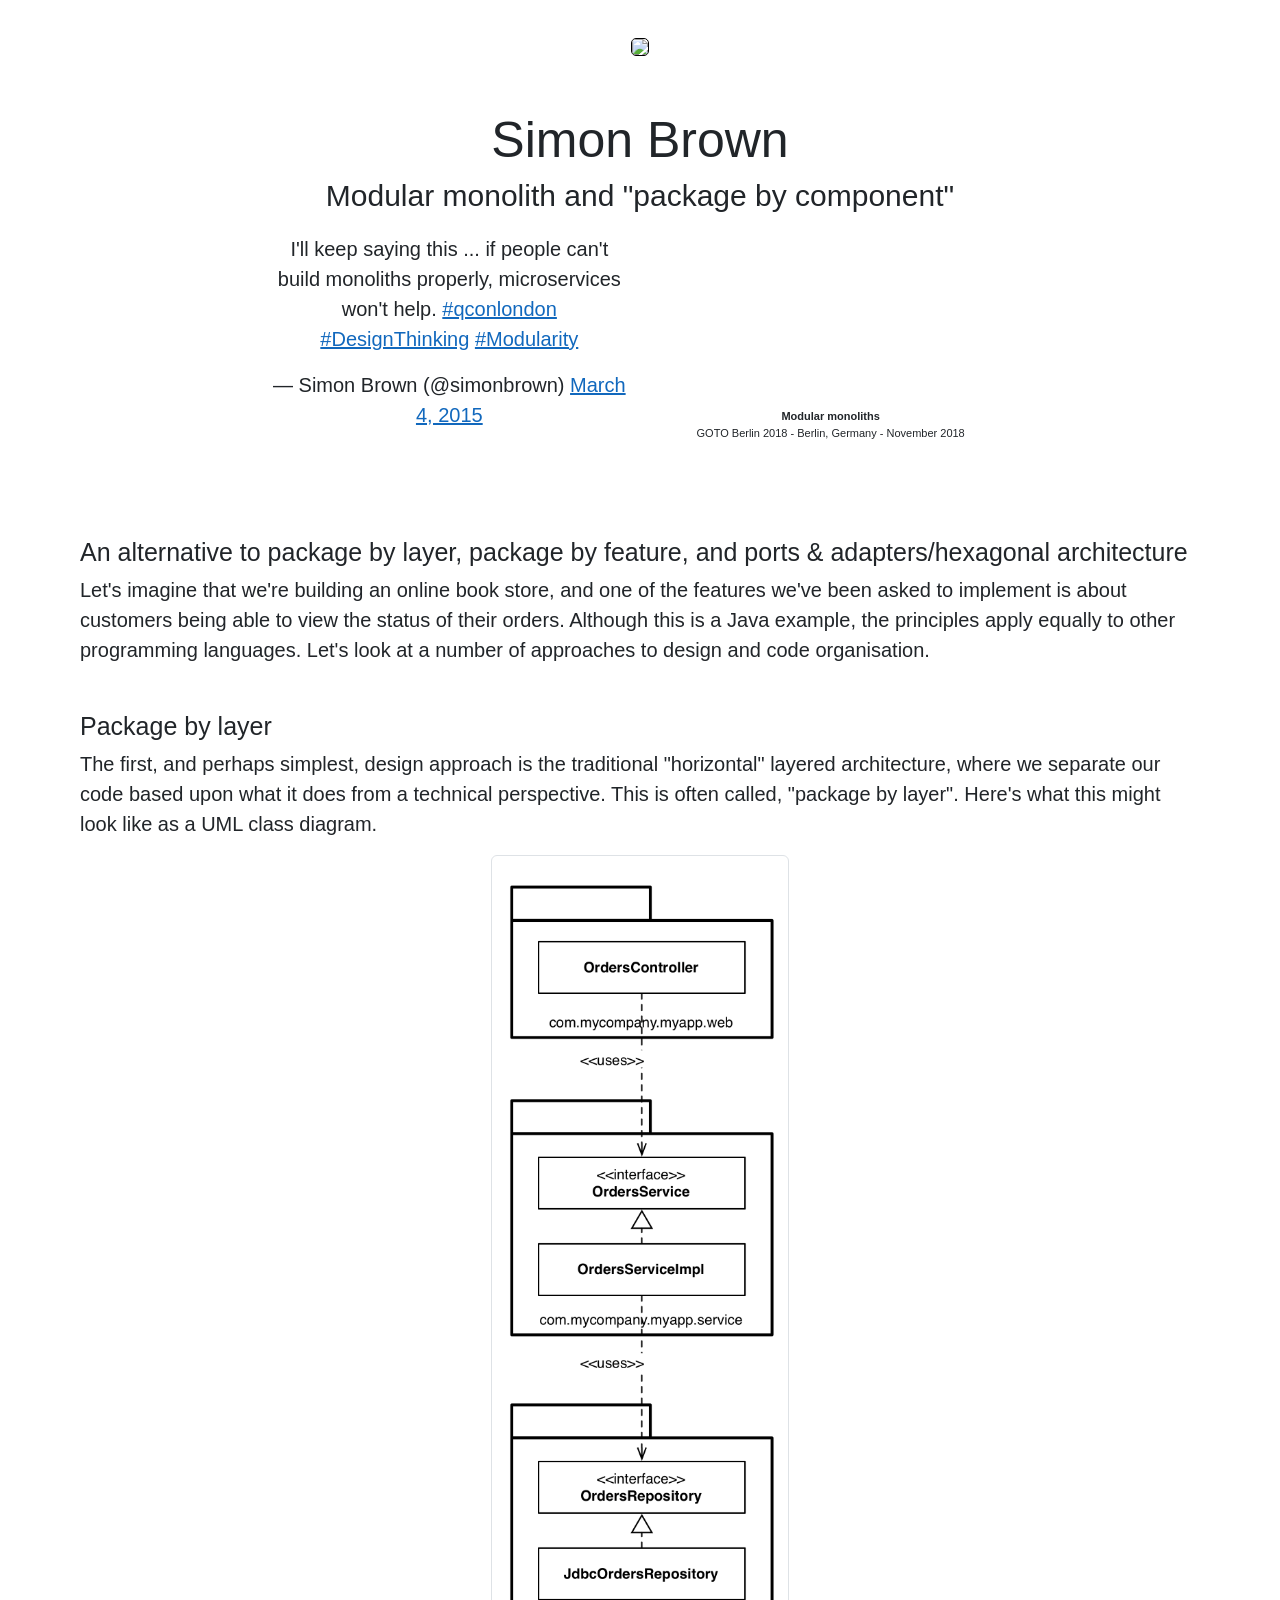
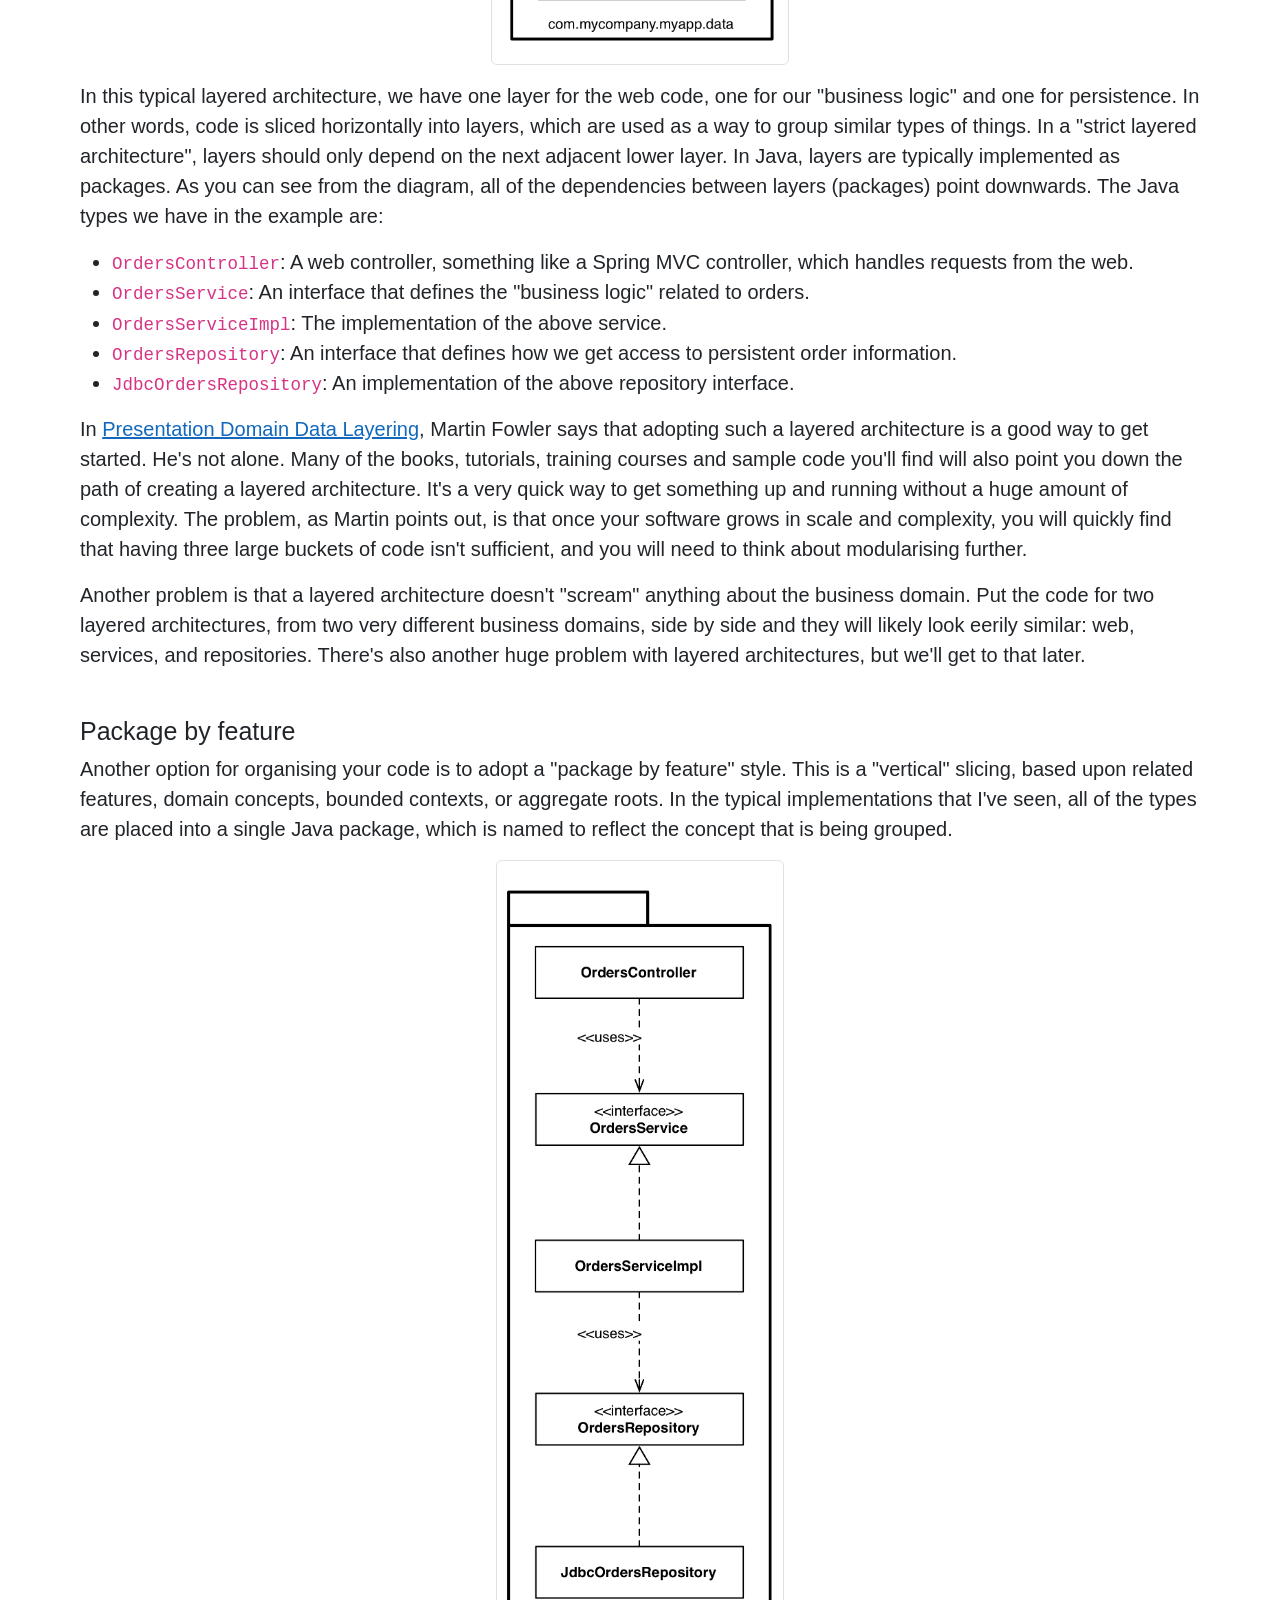
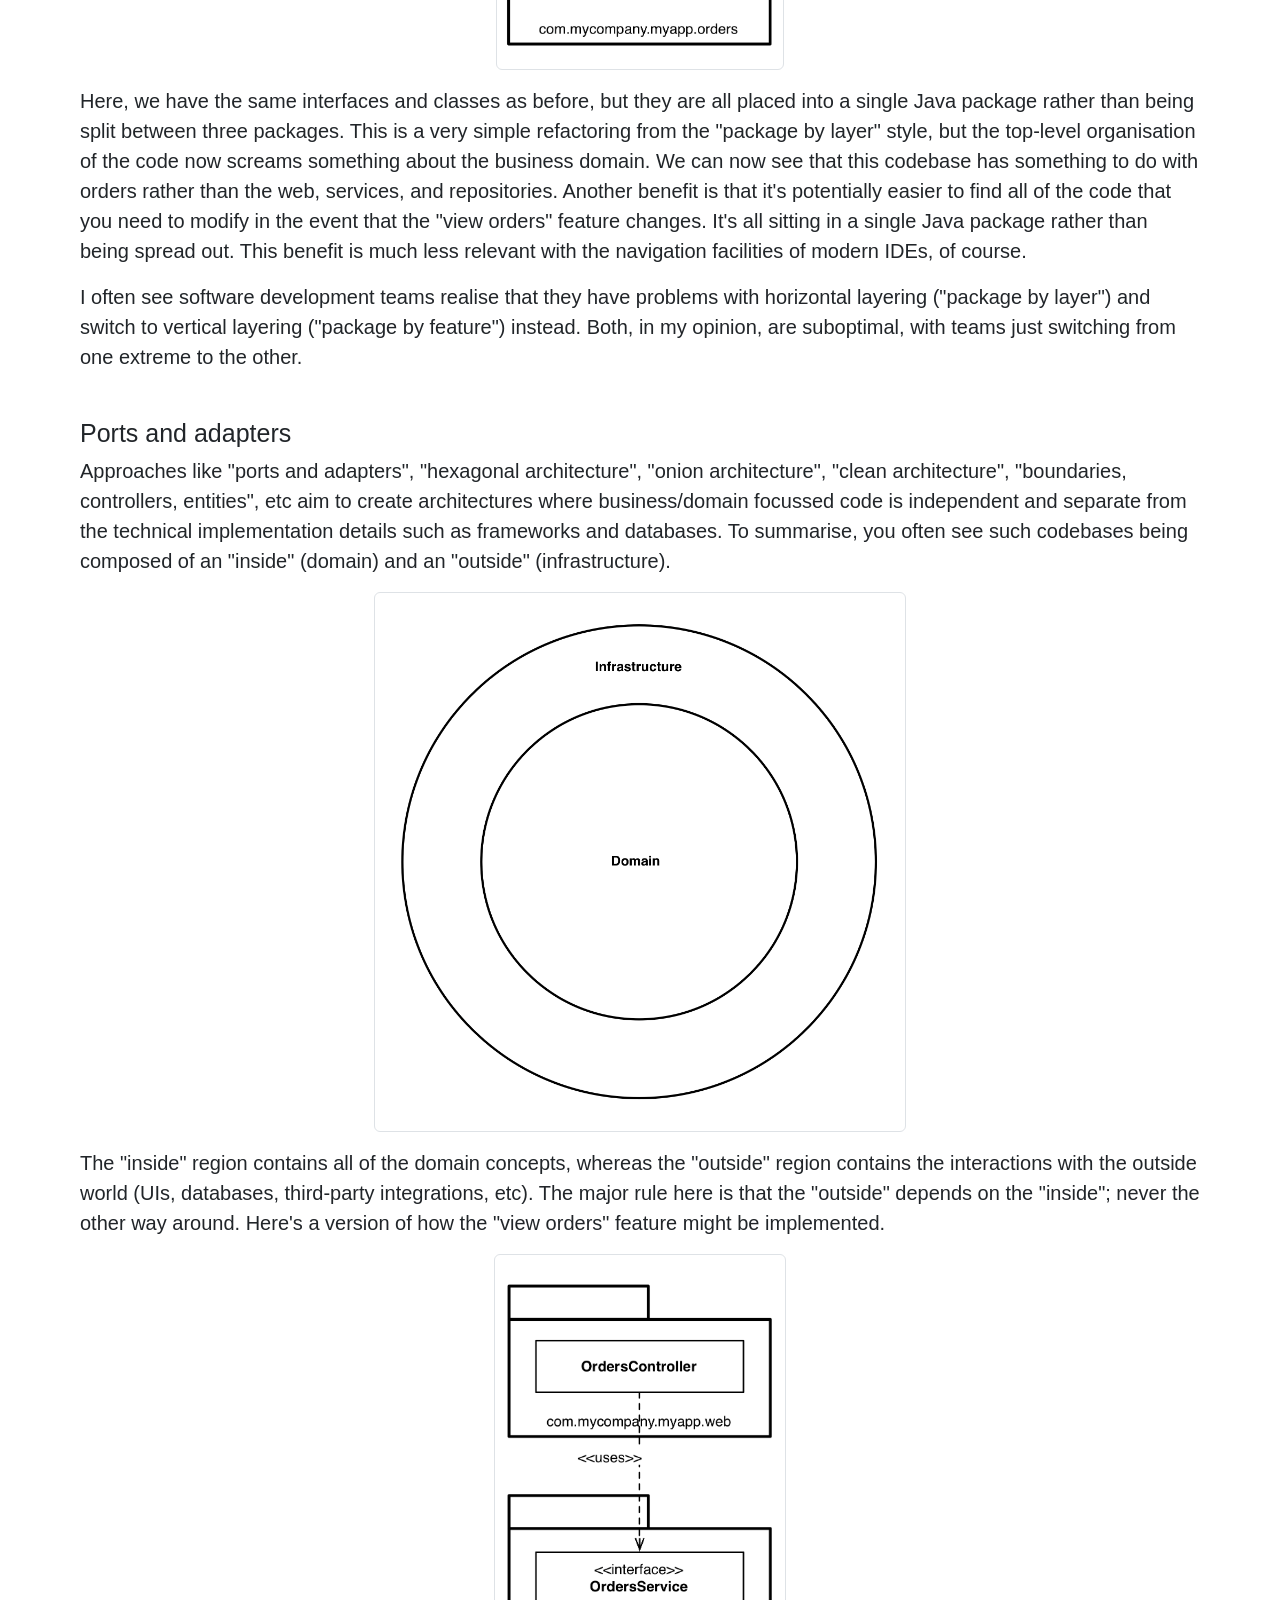
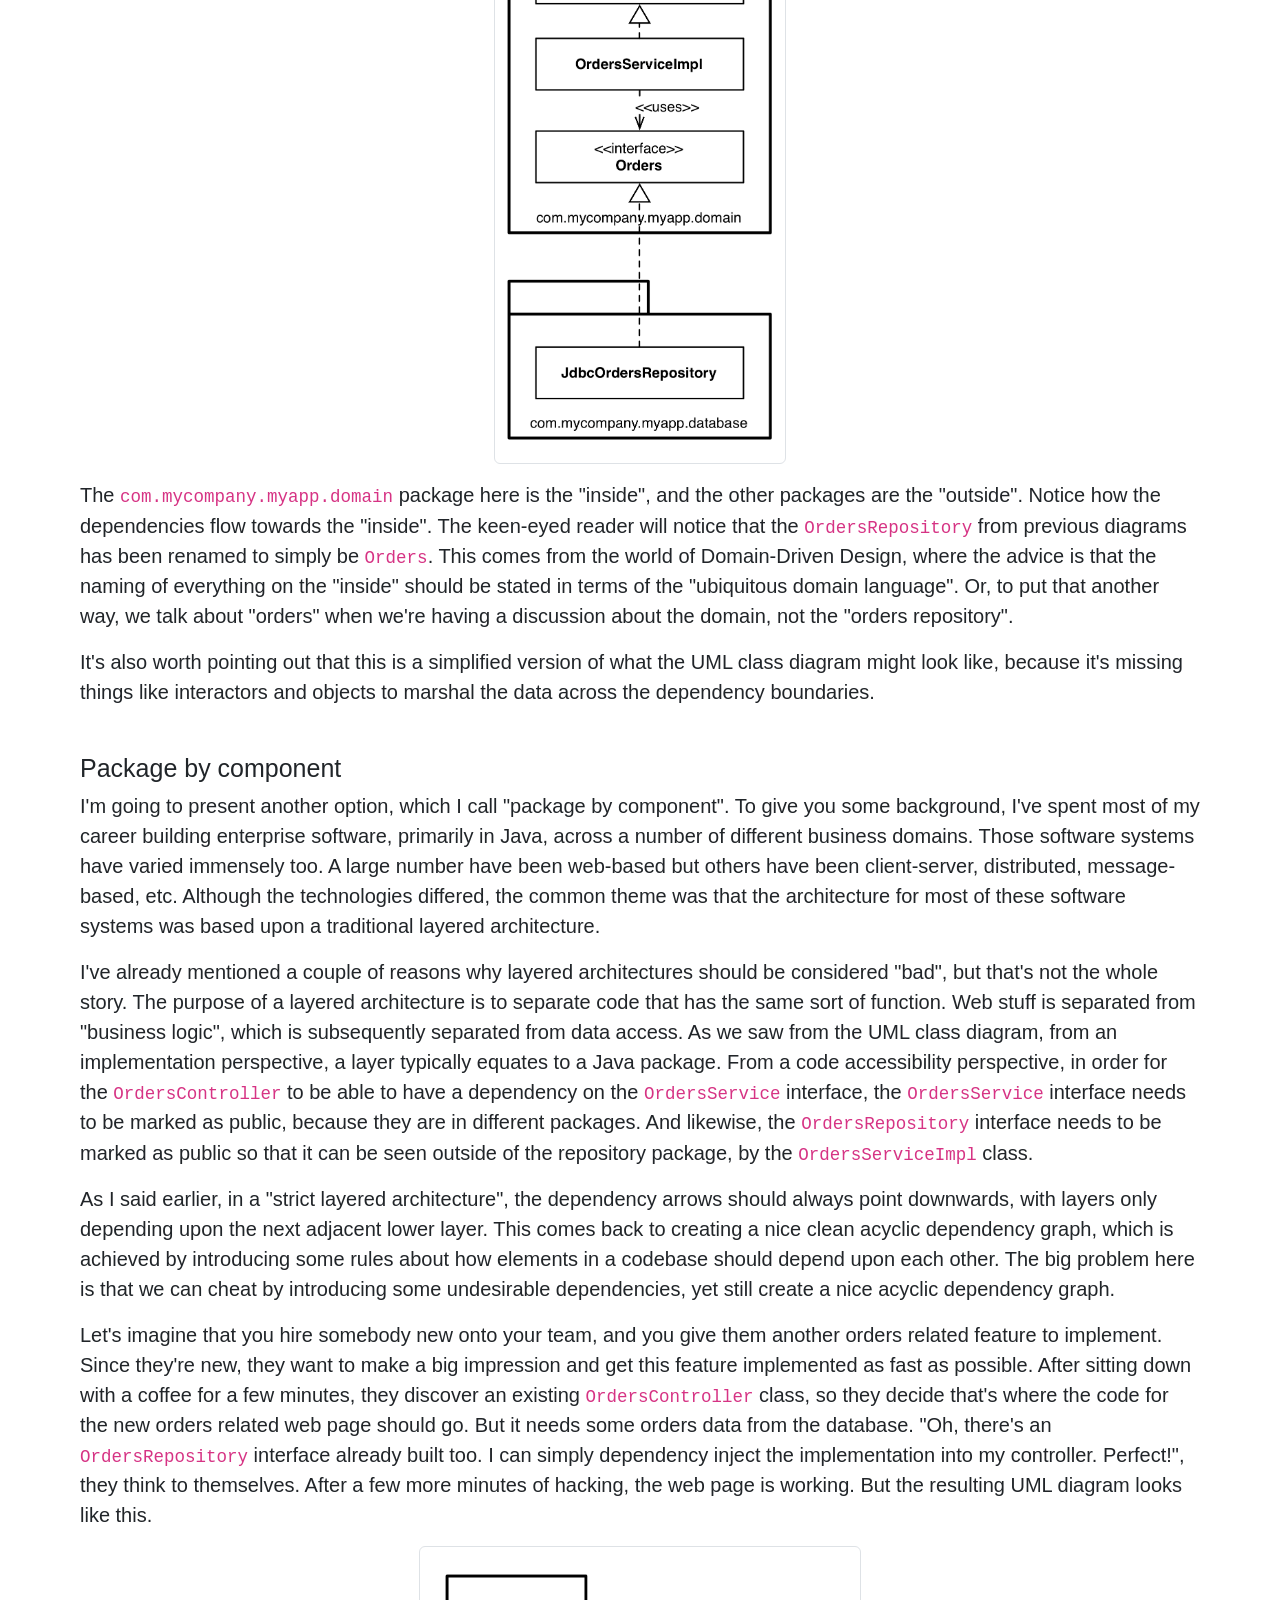
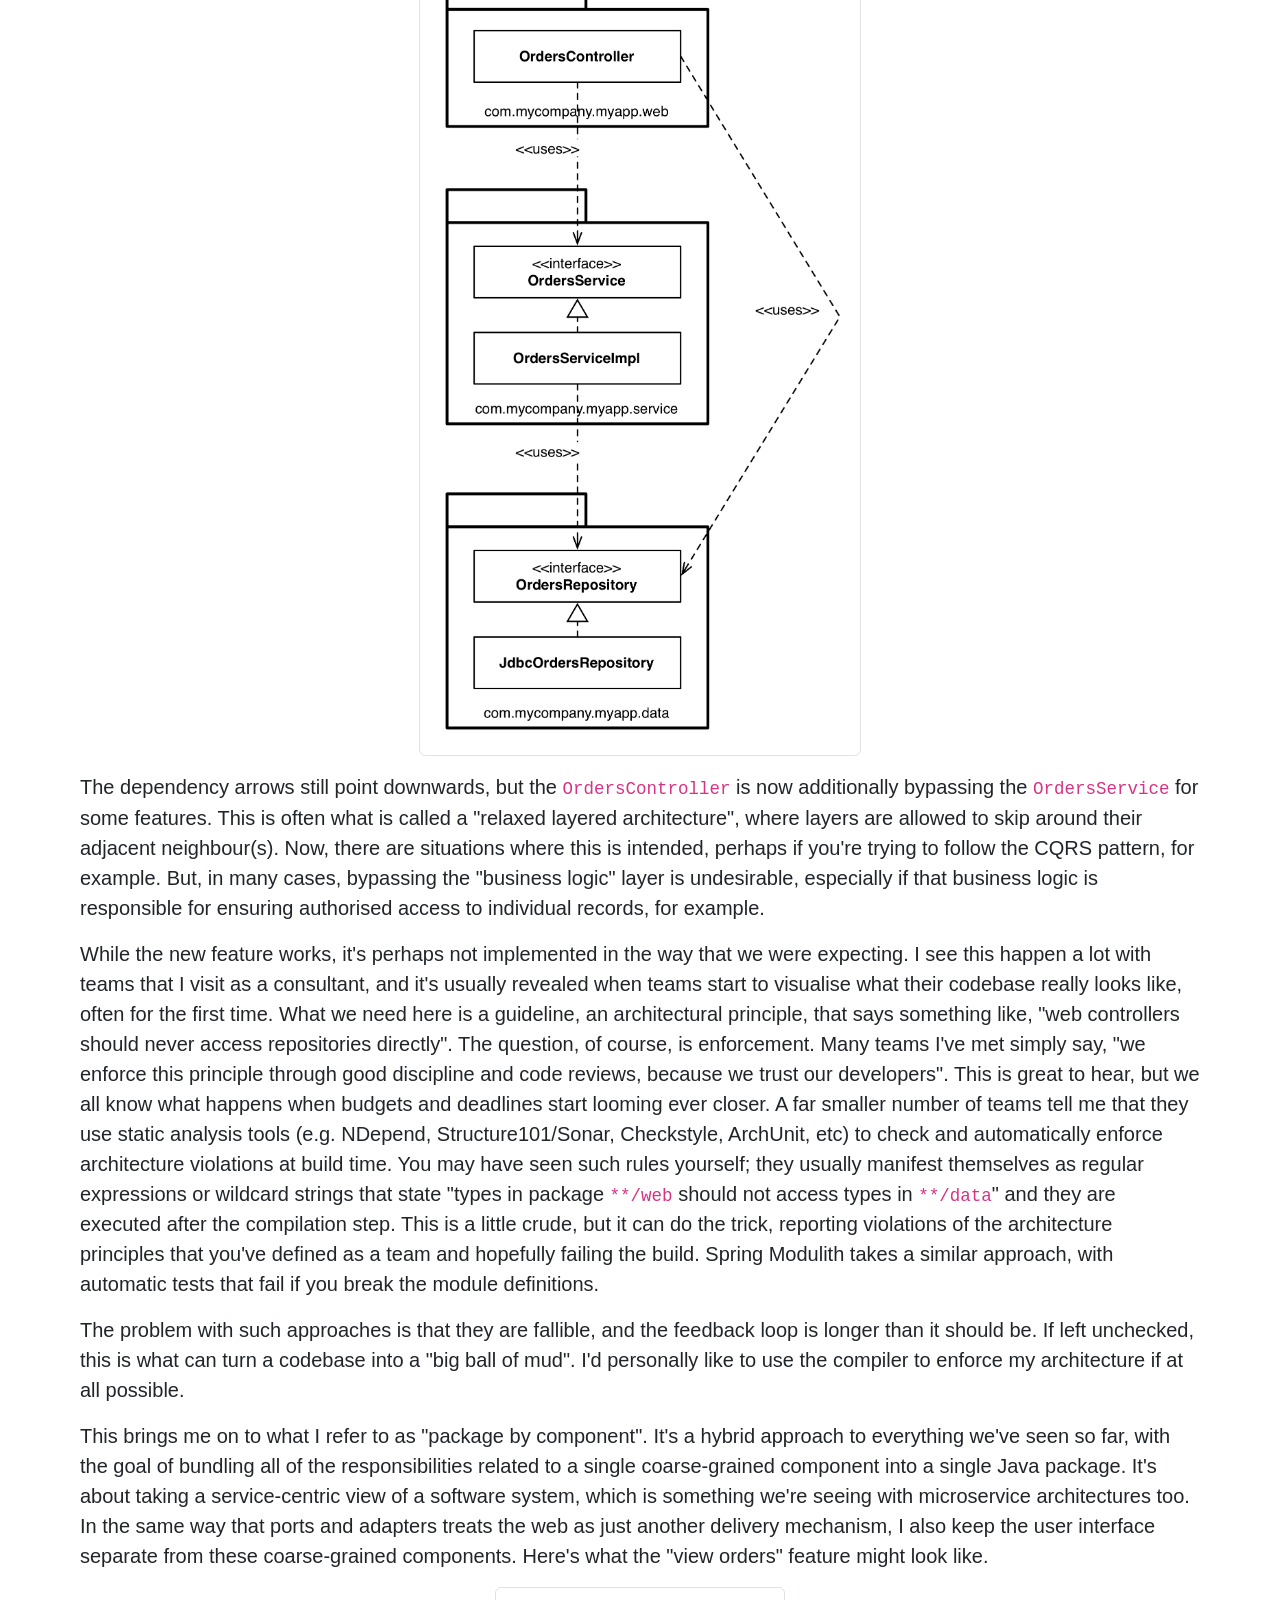
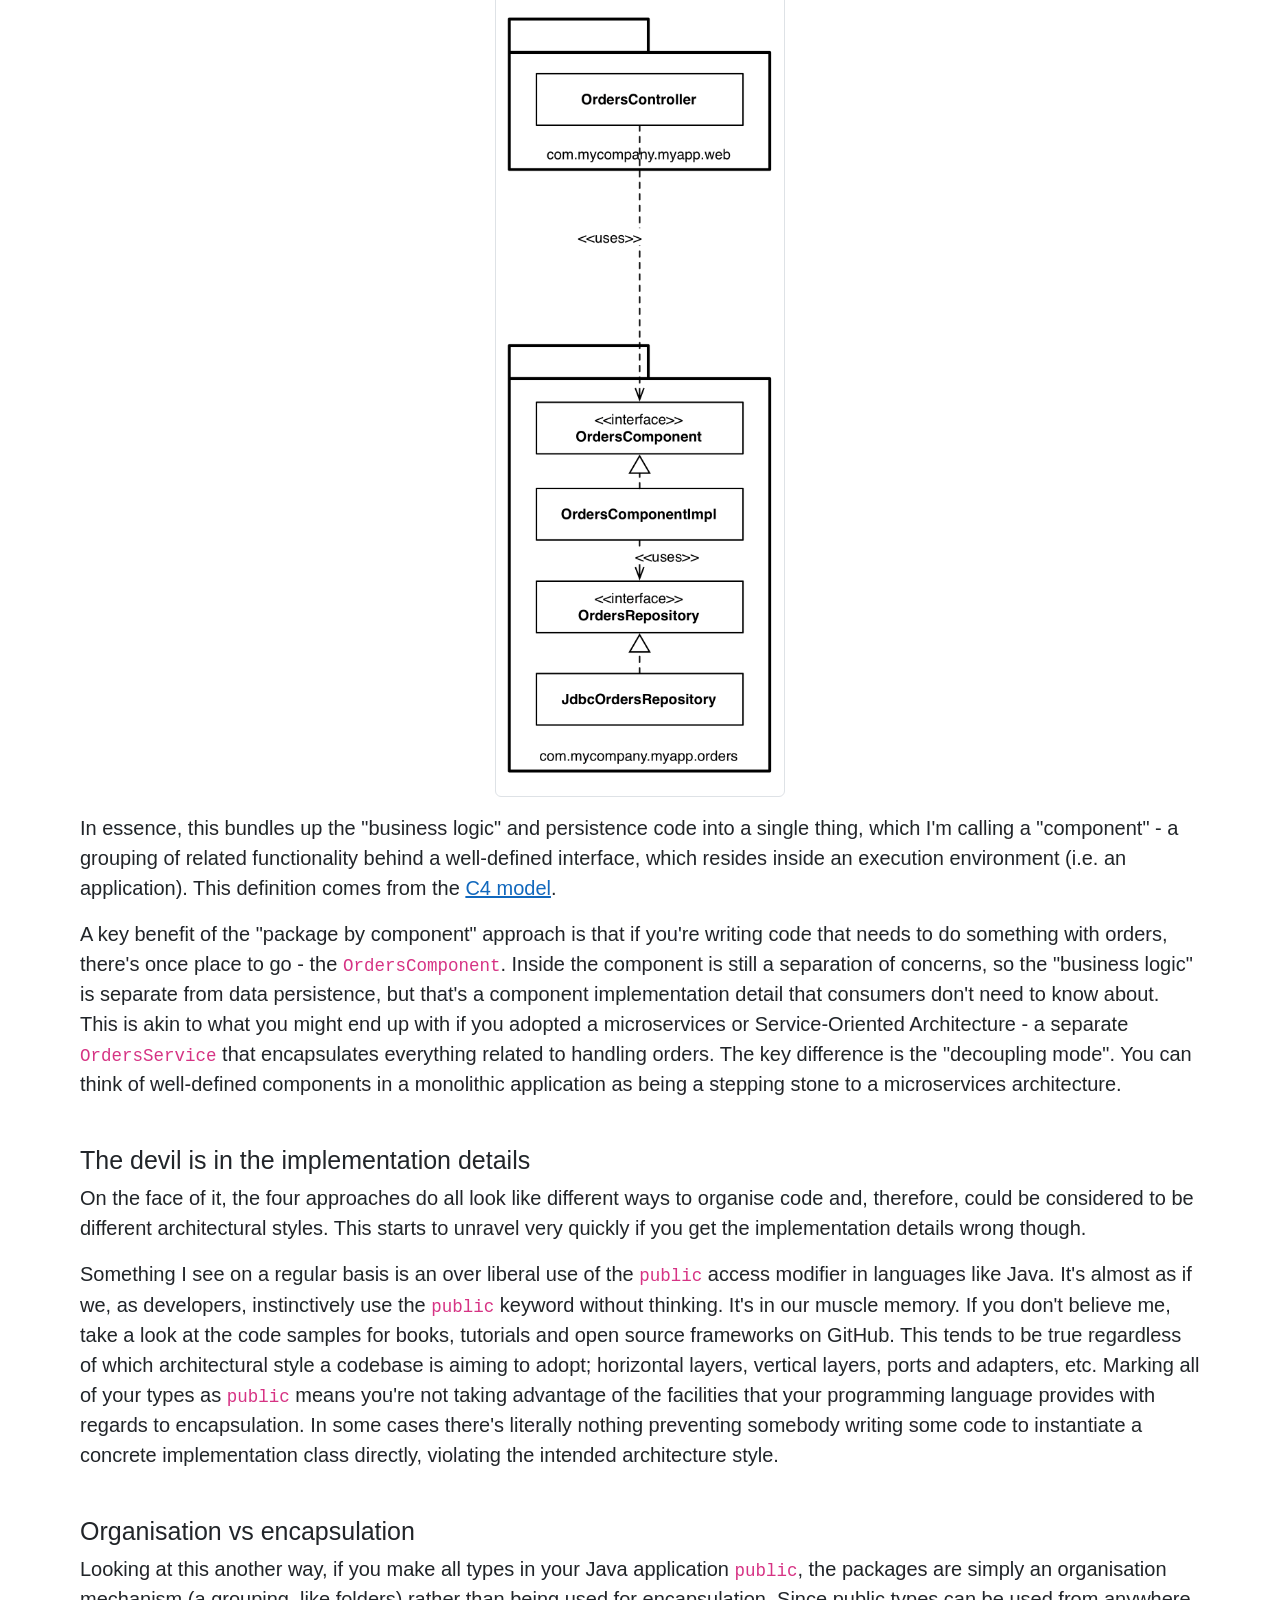
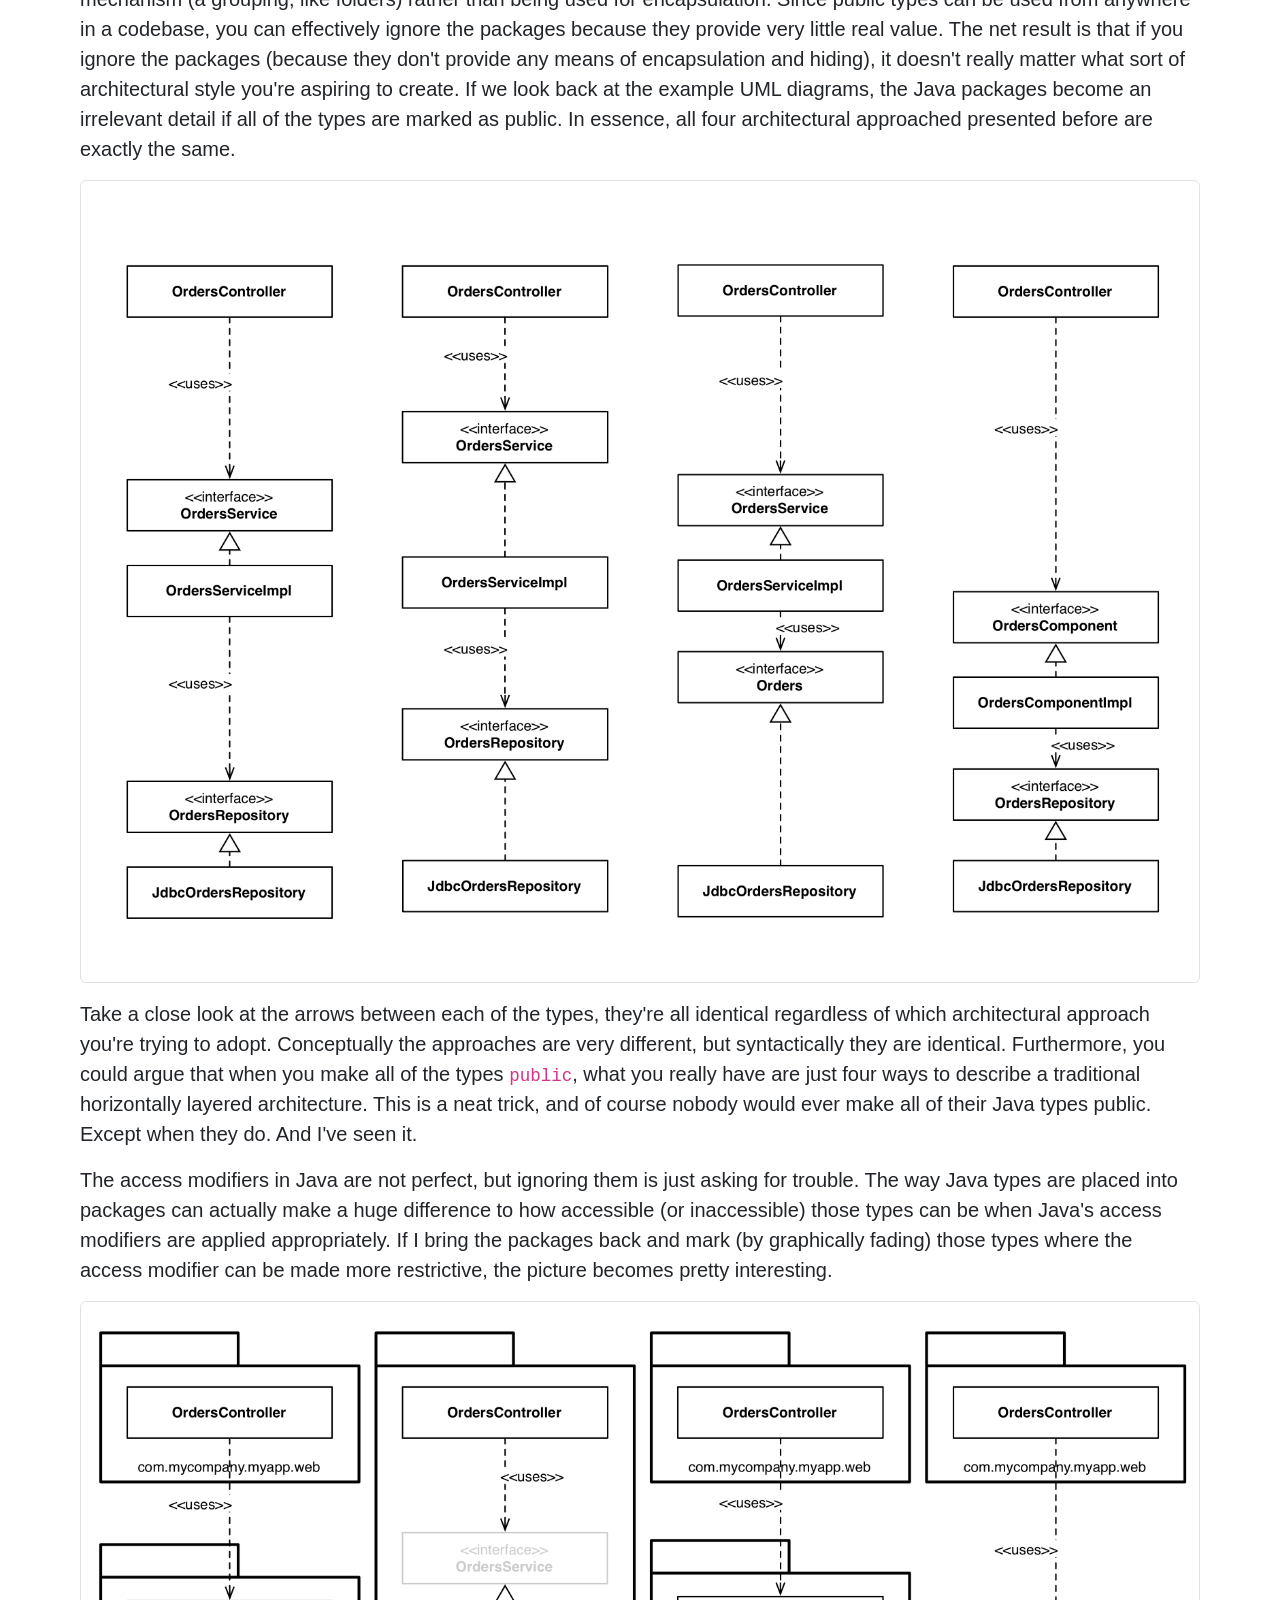
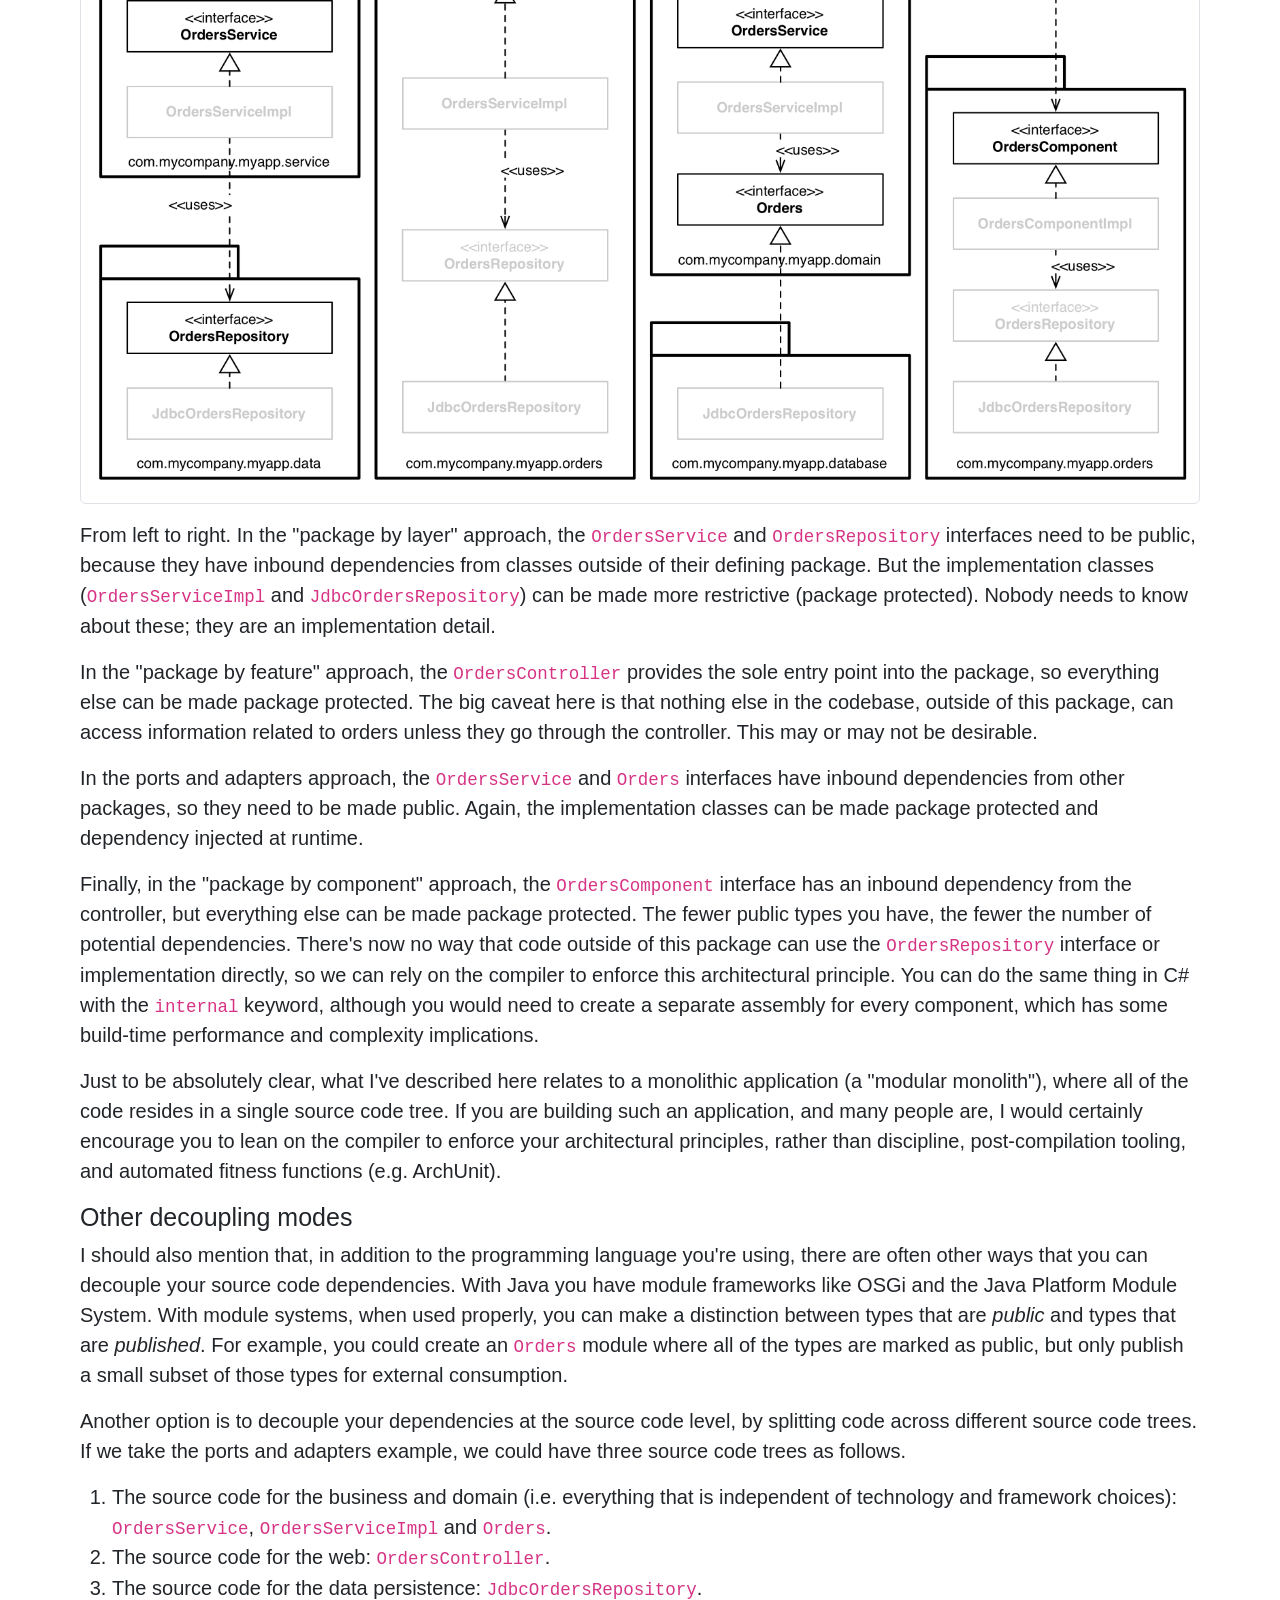
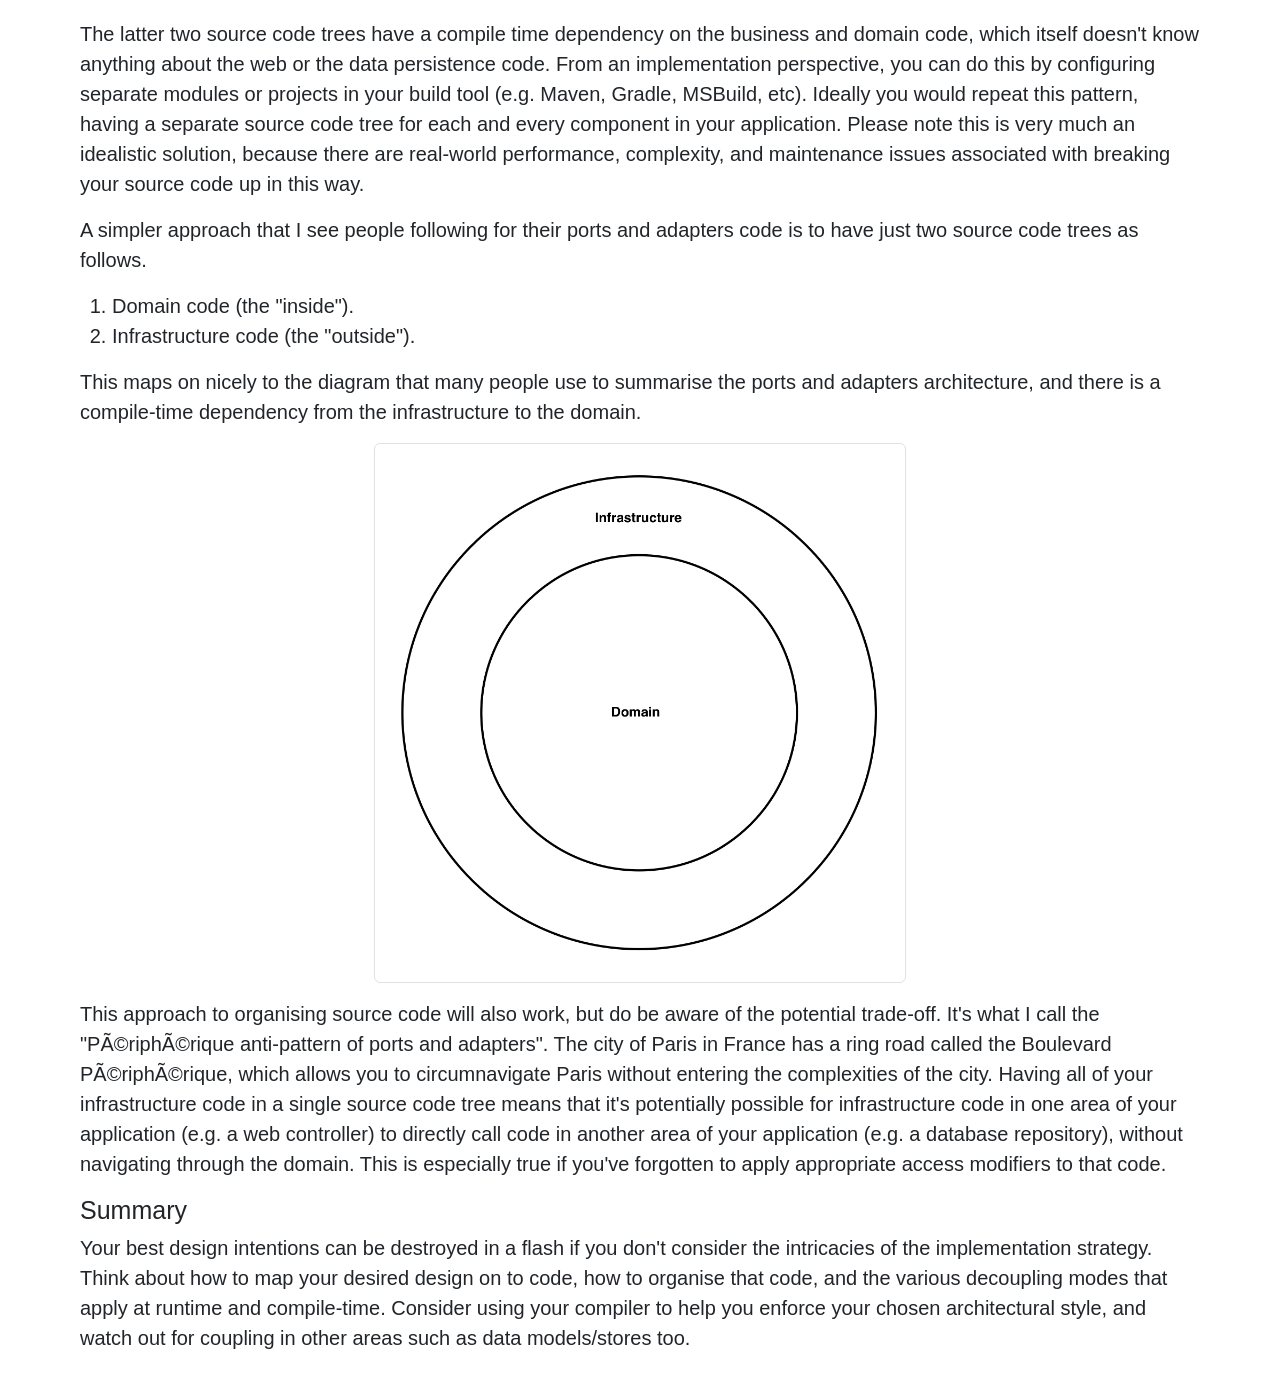
==== modular-monolith/index.html @ 97519ea4 "Site updates." ====
<!DOCTYPE html>
<html lang="en">
<head>
    <title>Simon Brown - Modular monolith</title>

    <link href="../css/bootstrap-5.3.8.min.css" rel="stylesheet" media="screen">
    <link href="../css/simonbrown.css" rel="stylesheet" media="screen">

    <script src="../js/bootstrap-5.3.8.min.js"></script>
    <script src="../js/ad.js"></script>
</head>

<body>
    <div class="section">
        <div class="container centered">
            <div>
                <div id="ad" style="margin-top: 0px; margin-bottom: 50px; max-width: 728px; margin-left: auto; margin-right: auto;"></div>
            </div>

            <h1>Simon Brown</h1>
            <h2>Modular monolith and "package by component"</h2>

            <div class="row">
                <div class="col-2"></div>
                <div class="col-4">
                    <blockquote class="twitter-tweet"><p lang="en" dir="ltr">I&#39;ll keep saying this ... if people can&#39;t build monoliths properly, microservices won&#39;t help. <a href="https://twitter.com/hashtag/qconlondon?src=hash&amp;ref_src=twsrc%5Etfw">#qconlondon</a> <a href="https://twitter.com/hashtag/DesignThinking?src=hash&amp;ref_src=twsrc%5Etfw">#DesignThinking</a> <a href="https://twitter.com/hashtag/Modularity?src=hash&amp;ref_src=twsrc%5Etfw">#Modularity</a></p>&mdash; Simon Brown (@simonbrown) <a href="https://twitter.com/simonbrown/status/573072777147777024?ref_src=twsrc%5Etfw">March 4, 2015</a></blockquote> <script async src="https://platform.twitter.com/widgets.js" charset="utf-8"></script>
                </div>
                <div class="col-4 centered">
                    <p class="embed-responsive embed-responsive-16by9 centered img-responsive">
                        <iframe src="https://www.youtube.com/embed/5OjqD-ow8GE" frameborder="0" allowfullscreen></iframe>
                    </p>
                    <p style="font-size: 11px">
                        <b>Modular monoliths</b>
                        <br />
                        GOTO Berlin 2018 - Berlin, Germany - November 2018
                    </p>
                </div>
                <div class="col-2"></div>
            </div>
        </div>
    </div>

    <div class="section">
        <div class="container">
            <h3>An alternative to package by layer, package by feature, and ports & adapters/hexagonal architecture</h3>
            <p>
                Let's imagine that we're building an online book store, and one of the features we've been asked to implement is about customers
                being able to view the status of their orders. Although this is a Java example, the principles apply equally to other programming
                languages. Let's look at a number of approaches to design and code organisation.
            </p>

            <br />
            
            <h3>Package by layer</h3>
            <p>
                The first, and perhaps simplest, design approach is the traditional "horizontal" layered architecture, where we separate our code
                based upon what it does from a technical perspective. This is often called, "package by layer". Here's what this might look like
                as a UML class diagram.
            </p>

            <p class="centered">
                <a href="package-by-layer-1.png"><img src="package-by-layer-1.png" class="img-thumbnail" style="max-height: 90vh;"/></a>
            </p>

            <p>
                In this typical layered architecture, we have one layer for the web code, one for our "business logic" and one for persistence.
                In other words, code is sliced horizontally into layers, which are used as a way to group similar types of things. In a
                "strict layered architecture", layers should only depend on the next adjacent lower layer. In Java, layers are typically
                implemented as packages. As you can see from the diagram, all of the dependencies between layers (packages) point downwards.
                The Java types we have in the example are:
            </p>

            <ul>
                <li><code>OrdersController</code>: A web controller, something like a Spring MVC controller, which handles requests from the web.</li>
                <li><code>OrdersService</code>: An interface that defines the "business logic" related to orders.</li>
                <li><code>OrdersServiceImpl</code>: The implementation of the above service.</li>
                <li><code>OrdersRepository</code>: An interface that defines how we get access to persistent order information.</li>
                <li><code>JdbcOrdersRepository</code>: An implementation of the above repository interface.</li>
            </ul>

            <p>
                In <a href="https://martinfowler.com/bliki/PresentationDomainDataLayering.html" target="_blank">Presentation Domain Data Layering</a>,
                Martin Fowler says that adopting such a layered architecture is a good way to get started. He's not alone. Many of the books,
                tutorials, training courses and sample code you'll find will also point you down the path of creating a layered architecture.
                It's a very quick way to get something up and running without a huge amount of complexity. The problem, as Martin points out,
                is that once your software grows in scale and complexity, you will quickly find that having three large buckets of code isn't
                sufficient, and you will need to think about modularising further.
            </p>

            <p>
                Another problem is that a layered architecture doesn't "scream" anything about the business domain. Put the code for two layered
                architectures, from two very different business domains, side by side and they will likely look eerily similar: web, services,
                and repositories. There's also another huge problem with layered architectures, but we'll get to that later.
            </p>

            <br />
            
            <h3>Package by feature</h3>
            <p>
                Another option for organising your code is to adopt a "package by feature" style. This is a "vertical" slicing, based upon related
                features, domain concepts, bounded contexts, or aggregate roots. In the typical implementations that I've
                seen, all of the types are placed into a single Java package, which is named to reflect the concept that is being grouped.
            </p>

            <p class="centered">
                <a href="package-by-feature-1.png"><img src="package-by-feature-1.png" class="img-thumbnail" style="max-height: 90vh;"/></a>
            </p>

            <p>
                Here, we have the same interfaces and classes as before, but they are all placed into a single Java package rather than being split
                between three packages. This is a very simple refactoring from the "package by layer" style, but the top-level organisation of the
                code now screams something about the business domain. We can now see that this codebase has something to do with orders rather than
                the web, services, and repositories. Another benefit is that it's potentially easier to find all of the code that you need to modify
                in the event that the "view orders" feature changes. It's all sitting in a single Java package rather than being spread out.
                This benefit is much less relevant with the navigation facilities of modern IDEs, of course.
            </p>

            <p>
                I often see software development teams realise that they have problems with horizontal layering ("package by layer") and switch to
                vertical layering ("package by feature") instead. Both, in my opinion, are suboptimal, with teams just switching from one extreme
                to the other.
            </p>

            <br />

            <h3>Ports and adapters</h3>
            <p>
                Approaches like "ports and adapters", "hexagonal architecture", "onion architecture", "clean architecture",
                "boundaries, controllers, entities", etc aim to create architectures where business/domain focussed code is independent and
                separate from the technical implementation details such as frameworks and databases. To summarise, you often see such codebases
                being composed of an "inside" (domain) and an "outside" (infrastructure).
            </p>

            <p class="centered">
                <a href="domain-infrastructure.png"><img src="domain-infrastructure.png" class="img-thumbnail" style="max-height: 60vh;"/></a>
            </p>

            <p>
                The "inside" region contains all of the domain concepts, whereas the "outside" region contains the interactions with the outside
                world (UIs, databases, third-party integrations, etc). The major rule here is that the "outside" depends on the "inside"; never
                the other way around. Here's a version of how the "view orders" feature might be implemented.
            </p>

            <p class="centered">
                <a href="ports-and-adapters-1.png"><img src="ports-and-adapters-1.png" class="img-thumbnail" style="max-height: 90vh;"/></a>
            </p>

            <p>
                The <code>com.mycompany.myapp.domain</code> package here is the "inside", and the other packages are the "outside". Notice how
                the dependencies flow towards the "inside". The keen-eyed reader will notice that the <code>OrdersRepository</code> from previous
                diagrams has been renamed to simply be <code>Orders</code>. This comes from the world of Domain-Driven Design, where the advice
                is that the naming of everything on the "inside" should be stated in terms of the "ubiquitous domain language". Or, to put that
                another way, we talk about "orders" when we're having a discussion about the domain, not the "orders repository".
            </p>

            <p>
                It's also worth pointing out that this is a simplified version of what the UML class diagram might look like, because it's
                missing things like interactors and objects to marshal the data across the dependency boundaries.
            </p>

            <br />

            <h3>Package by component</h3>
            <p>
                I'm going to present another option, which I call "package by component". To give you some background, I've spent most of
                my career building enterprise software, primarily in Java, across a number of different business domains. Those software
                systems have varied immensely too. A large number have been web-based but others have been client-server, distributed,
                message-based, etc. Although the technologies differed, the common theme was that the architecture for most of these software
                systems was based upon a traditional layered architecture.
            </p>

            <p>
                I've already mentioned a couple of reasons why layered architectures should be considered "bad", but that's not the whole story.
                The purpose of a layered architecture is to separate code that has the same sort of function. Web stuff is separated from
                "business logic", which is subsequently separated from data access. As we saw from the UML class diagram, from an implementation
                perspective, a layer typically equates to a Java package. From a code accessibility perspective, in order for the
                <code>OrdersController</code> to be able to have a dependency on the <code>OrdersService</code> interface, the
                <code>OrdersService</code> interface needs to be marked as public, because they are in different packages. And likewise,
                the <code>OrdersRepository</code> interface needs to be marked as public so that it can be seen outside of the repository package,
                by the <code>OrdersServiceImpl</code> class.
            </p>

            <p>
                As I said earlier, in a "strict layered architecture", the dependency arrows should always point downwards, with layers only
                depending upon the next adjacent lower layer. This comes back to creating a nice clean acyclic dependency graph, which is
                achieved by introducing some rules about how elements in a codebase should depend upon each other. The big problem here is
                that we can cheat by introducing some undesirable dependencies, yet still create a nice acyclic dependency graph.
            </p>

            <p>
                Let's imagine that you hire somebody new onto your team, and you give them another orders related feature to implement. Since
                they're new, they want to make a big impression and get this feature implemented as fast as possible. After sitting down with
                a coffee for a few minutes, they discover an existing <code>OrdersController</code> class, so they decide that's where the code
                for the new orders related web page should go. But it needs some orders data from the database. "Oh, there's an
                <code>OrdersRepository</code> interface already built too. I can simply dependency inject the implementation into my controller.
                Perfect!", they think to themselves. After a few more minutes of hacking, the web page is working. But the resulting UML diagram
                looks like this.
            </p>

            <p class="centered">
                <a href="package-by-layer-2.png"><img src="package-by-layer-2.png" class="img-thumbnail" style="max-height: 90vh;"/></a>
            </p>

            <p>
                The dependency arrows still point downwards, but the <code>OrdersController</code> is now additionally bypassing the
                <code>OrdersService</code> for some features. This is often what is called a "relaxed layered architecture", where
                layers are allowed to skip around their adjacent neighbour(s). Now, there are situations where this is intended, perhaps
                if you're trying to follow the CQRS pattern, for example. But, in many cases, bypassing the "business logic" layer is
                undesirable, especially if that business logic is responsible for ensuring authorised access to individual records, for example.
            </p>

            <p>
                While the new feature works, it's perhaps not implemented in the way that we were expecting. I see this happen a lot with
                teams that I visit as a consultant, and it's usually revealed when teams start to visualise what their codebase really looks like,
                often for the first time. What we need here is a guideline, an architectural principle, that says something like,
                "web controllers should never access repositories directly". The question, of course, is enforcement. Many teams I've met simply
                say, "we enforce this principle through good discipline and code reviews, because we trust our developers". This is great to hear,
                but we all know what happens when budgets and deadlines start looming ever closer. A far smaller number of teams tell me that
                they use static analysis tools (e.g. NDepend, Structure101/Sonar, Checkstyle, ArchUnit, etc) to check and automatically enforce
                architecture violations at build time. You may have seen such rules yourself; they usually manifest themselves as regular
                expressions or wildcard strings that state "types in package <code>**/web</code> should not access types in <code>**/data</code>"
                and they are executed after the compilation step. This is a little crude, but it can do the trick, reporting violations of the
                architecture principles that you've defined as a team and hopefully failing the build. Spring Modulith takes a similar approach,
                with automatic tests that fail if you break the module definitions.
            </p>
            
            <p>
                The problem with such approaches is that they are fallible, and the feedback loop is longer than it should be. If left unchecked,
                this is what can turn a codebase into a "big ball of mud". I'd personally like to use the compiler to enforce my architecture
                if at all possible.
            </p>

            <p>
                This brings me on to what I refer to as "package by component". It's a hybrid approach to everything we've seen so far,
                with the goal of bundling all of the responsibilities related to a single coarse-grained component into a single Java package.
                It's about taking a service-centric view of a software system, which is something we're seeing with microservice architectures too.
                In the same way that ports and adapters treats the web as just another delivery mechanism, I also keep the user interface separate
                from these coarse-grained components. Here's what the "view orders" feature might look like.
            </p>

            <p class="centered">
                <a href="package-by-component-1.png"><img src="package-by-component-1.png" class="img-thumbnail" style="max-height: 90vh;"/></a>
            </p>

            <p>
                In essence, this bundles up the "business logic" and persistence code into a single thing, which I'm calling a "component" - a
                grouping of related functionality behind a well-defined interface, which resides inside an execution environment (i.e. an application).
                This definition comes from the <a href="https://c4model.com" target="_blank">C4 model</a>.
            </p>

            <p>
                A key benefit of the "package by component" approach is that if you're writing code that needs to do something with orders,
                there's once place to go - the <code>OrdersComponent</code>. Inside the component is still a separation of concerns, so the
                "business logic" is separate from data persistence, but that's a component implementation detail that consumers don't need to
                know about. This is akin to what you might end up with if you adopted a microservices or Service-Oriented Architecture - a separate
                <code>OrdersService</code> that encapsulates everything related to handling orders. The key difference is the "decoupling mode".
                You can think of well-defined components in a monolithic application as being a stepping stone to a microservices architecture.
            </p>

            <br />

            <h3>The devil is in the implementation details</h3>
            <p>
                On the face of it, the four approaches do all look like different ways to organise code and, therefore, could be considered to
                be different architectural styles. This starts to unravel very quickly if you get the implementation details wrong though.
            </p>

            <p>
                Something I see on a regular basis is an over liberal use of the <code>public</code> access modifier in languages like Java.
                It's almost as if we, as developers, instinctively use the <code>public</code> keyword without thinking. It's in our muscle memory.
                If you don't believe me, take a look at the code samples for books, tutorials and open source frameworks on GitHub. This tends to
                be true regardless of which architectural style a codebase is aiming to adopt; horizontal layers, vertical layers, ports and adapters,
                etc. Marking all of your types as <code>public</code> means you're not taking advantage of the facilities that your programming
                language provides with regards to encapsulation. In some cases there's literally nothing preventing somebody writing some code to
                instantiate a concrete implementation class directly, violating the intended architecture style.
            </p>

            <br />

            <h3>Organisation vs encapsulation</h3>
            <p>
                Looking at this another way, if you make all types in your Java application <code>public</code>, the packages are simply an
                organisation mechanism (a grouping, like folders) rather than being used for encapsulation. Since public types can be used
                from anywhere in a codebase, you can effectively ignore the packages because they provide very little real value. The net
                result is that if you ignore the packages (because they don't provide any means of encapsulation and hiding), it doesn't
                really matter what sort of architectural style you're aspiring to create. If we look back at the example UML diagrams, the
                Java packages become an irrelevant detail if all of the types are marked as public. In essence, all four architectural approached
                presented before are exactly the same.
            </p>

            <p class="centered">
                <a href="no-packages.png"><img src="no-packages.png" class="img-thumbnail" style="max-height: 90vh;"/></a>
            </p>

            <p>
                Take a close look at the arrows between each of the types, they're all identical regardless of which architectural approach
                you're trying to adopt. Conceptually the approaches are very different, but syntactically they are identical. Furthermore,
                you could argue that when you make all of the types <code>public</code>, what you really have are just four ways to describe
                a traditional horizontally layered architecture. This is a neat trick, and of course nobody would ever make all of their
                Java types public. Except when they do. And I've seen it.
            </p>

            <p>
                The access modifiers in Java are not perfect, but ignoring them is just asking for trouble. The way Java types are placed into
                packages can actually make a huge difference to how accessible (or inaccessible) those types can be when Java's access modifiers
                are applied appropriately. If I bring the packages back and mark (by graphically fading) those types where the access modifier
                can be made more restrictive, the picture becomes pretty interesting.
            </p>

            <p class="centered">
                <a href="packages.png"><img src="packages.png" class="img-thumbnail" style="max-height: 90vh;"/></a>
            </p>

            <p>
                From left to right. In the "package by layer" approach, the <code>OrdersService</code> and <code>OrdersRepository</code> interfaces
                need to be public, because they have inbound dependencies from classes outside of their defining package. But the implementation
                classes (<code>OrdersServiceImpl</code> and <code>JdbcOrdersRepository</code>) can be made more restrictive (package protected).
                Nobody needs to know about these; they are an implementation detail.
            </p>

            <p>
                In the "package by feature" approach, the <code>OrdersController</code> provides the sole entry point into the package, so
                everything else can be made package protected. The big caveat here is that nothing else in the codebase, outside of this package,
                can access information related to orders unless they go through the controller. This may or may not be desirable.
            </p>

            <p>
                In the ports and adapters approach, the <code>OrdersService</code> and <code>Orders</code> interfaces have inbound dependencies
                from other packages, so they need to be made public. Again, the implementation classes can be made package protected and
                dependency injected at runtime.
            </p>

            <p>
                Finally, in the "package by component" approach, the <code>OrdersComponent</code> interface has an inbound dependency from the
                controller, but everything else can be made package protected. The fewer public types you have, the fewer the number of
                potential dependencies. There's now no way that code outside of this package can use the <code>OrdersRepository</code> interface or
                implementation directly, so we can rely on the compiler to enforce this architectural principle. You can do the same thing in
                C# with the <code>internal</code> keyword, although you would need to create a separate assembly for every component, which has some build-time
                performance and complexity implications.
            </p>

            <p>
                Just to be absolutely clear, what I've described here relates to a monolithic application (a "modular monolith"), where all of the
                code resides in a single source code tree. If you are building such an application, and many people are, I would certainly
                encourage you to lean on the compiler to enforce your architectural principles, rather than discipline, post-compilation tooling,
                and automated fitness functions (e.g. ArchUnit).
            </p>

            <h3>Other decoupling modes</h3>
            <p>
                I should also mention that, in addition to the programming language you're using, there are often other ways that you can decouple
                your source code dependencies. With Java you have module frameworks like OSGi and the Java Platform Module System. With module systems,
                when used properly, you can make a distinction between types that are <i>public</i> and types that are <i>published</i>. For example,
                you could create an <code>Orders</code> module where all of the types are marked as public, but only publish a small subset of
                those types for external consumption.
            </p>

            <p>
                Another option is to decouple your dependencies at the source code level, by splitting code across different source code trees.
                If we take the ports and adapters example, we could have three source code trees as follows.
            </p>

            <ol>
                <li>The source code for the business and domain (i.e. everything that is independent of technology and framework choices): <code>OrdersService</code>, <code>OrdersServiceImpl</code> and <code>Orders</code>.</li>
                <li>The source code for the web: <code>OrdersController</code>.</li>
                <li>The source code for the data persistence: <code>JdbcOrdersRepository</code>.</li>
            </ol>

            <p>
                The latter two source code trees have a compile time dependency on the business and domain code, which itself doesn't know anything
                about the web or the data persistence code. From an implementation perspective, you can do this by configuring separate modules or
                projects in your build tool (e.g. Maven, Gradle, MSBuild, etc). Ideally you would repeat this pattern, having a separate source code
                tree for each and every component in your application. Please note this is very much an idealistic solution, because there are
                real-world performance, complexity, and maintenance issues associated with breaking your source code up in this way.
            </p>

            <p>
                A simpler approach that I see people following for their ports and adapters code is to have just two source code trees as follows.
            </p>

            <ol>
                <li>Domain code (the "inside").</li>
                <li>Infrastructure code (the "outside").</li>
            </ol>

            <p>
                This maps on nicely to the diagram that many people use to summarise the ports and adapters architecture, and there is a compile-time dependency from the infrastructure to the domain.
            </p>

            <p class="centered">
                <a href="domain-infrastructure.png"><img src="domain-infrastructure.png" class="img-thumbnail" style="max-height: 60vh;"/></a>
            </p>

            <p>
                This approach to organising source code will also work, but do be aware of the potential trade-off. It's what I call the
                "Périphérique anti-pattern of ports and adapters". The city of Paris in France has a ring road called the Boulevard Périphérique,
                which allows you to circumnavigate Paris without entering the complexities of the city. Having all of your infrastructure code in a
                single source code tree means that it's potentially possible for infrastructure code in one area of your application (e.g. a web controller)
                to directly call code in another area of your application (e.g. a database repository), without navigating through the domain. This is
                especially true if you've forgotten to apply appropriate access modifiers to that code.
            </p>

            <h3>Summary</h3>
            <p>
                Your best design intentions can be destroyed in a flash if you don't consider the intricacies of the implementation strategy.
                Think about how to map your desired design on to code, how to organise that code, and the various decoupling modes
                that apply at runtime and compile-time. Consider using your compiler to help you enforce your chosen architectural style, and
                watch out for coupling in other areas such as data models/stores too.
            </p>
        </div>
    </div>

</body>

<script src="../js/simonbrown.js"></script>

</html>
---- css/simonbrown.css ----
body {
    font-family: Tahoma, sans-serif;
    padding: 0;
    margin: 0;
    font-size: 20px;
}
.centered {
    text-align: center;
}
.container {
    padding-left: 10px;
    padding-right: 10px;
}
.section {
    margin-right: 0;
    margin-left: 0;
    padding-top: 30px;
    padding-bottom: 30px;
    padding-left: 10px;
    padding-right: 10px;
}
.row {
    padding-bottom: 20px;
}
h1 {
    font-weight: normal;
    font-size: 50px;
}
h2 {
    font-weight: normal;
    font-size: 30px;
    margin-bottom: 20px;
}
h3 {
    font-size: 25px;
    font-weight: normal;
}
h4 {
    font-size: 20px;
    font-weight: bold;
}
h5 {
    font-size: 16px;
    font-weight: bold;
}
h2 a, h3 a {
    text-decoration: none;
}
h2 a:hover, h3 a:hover {
    text-decoration: underline;
}
.mapCaption {
    margin-top: 10px;
    font-size: 11px;
    text-align: center;
}
.caption {
    margin-top: 10px;
    font-size: 13px;
    text-align: center;
}
.img-thumbnail {
    color: #ddd;
}
a {
    color: #1168BD;
    font-weight: normal;
}
a:hover {
    color: #08427B;
}
.grayscale {
    -webkit-filter: grayscale(100%); /* Chrome, Safari, Opera */
    filter: grayscale(100%);
}
.grayscale:hover {
    -webkit-filter: none; /* Chrome, Safari, Opera */
    filter: none;
}
.small {
    font-size: 13px;
}
.smaller {
    font-size: 11px;
}
#publicSpeakingSchedule li {
    min-height: 30px;
}
.flag {
    width: 30px;
    margin: 5px;
}
.event {
    margin-bottom: 20px;
}
.eventLocation {
    font-size: 80%;
}
.eventMetadata {
    font-size: 80%;
}
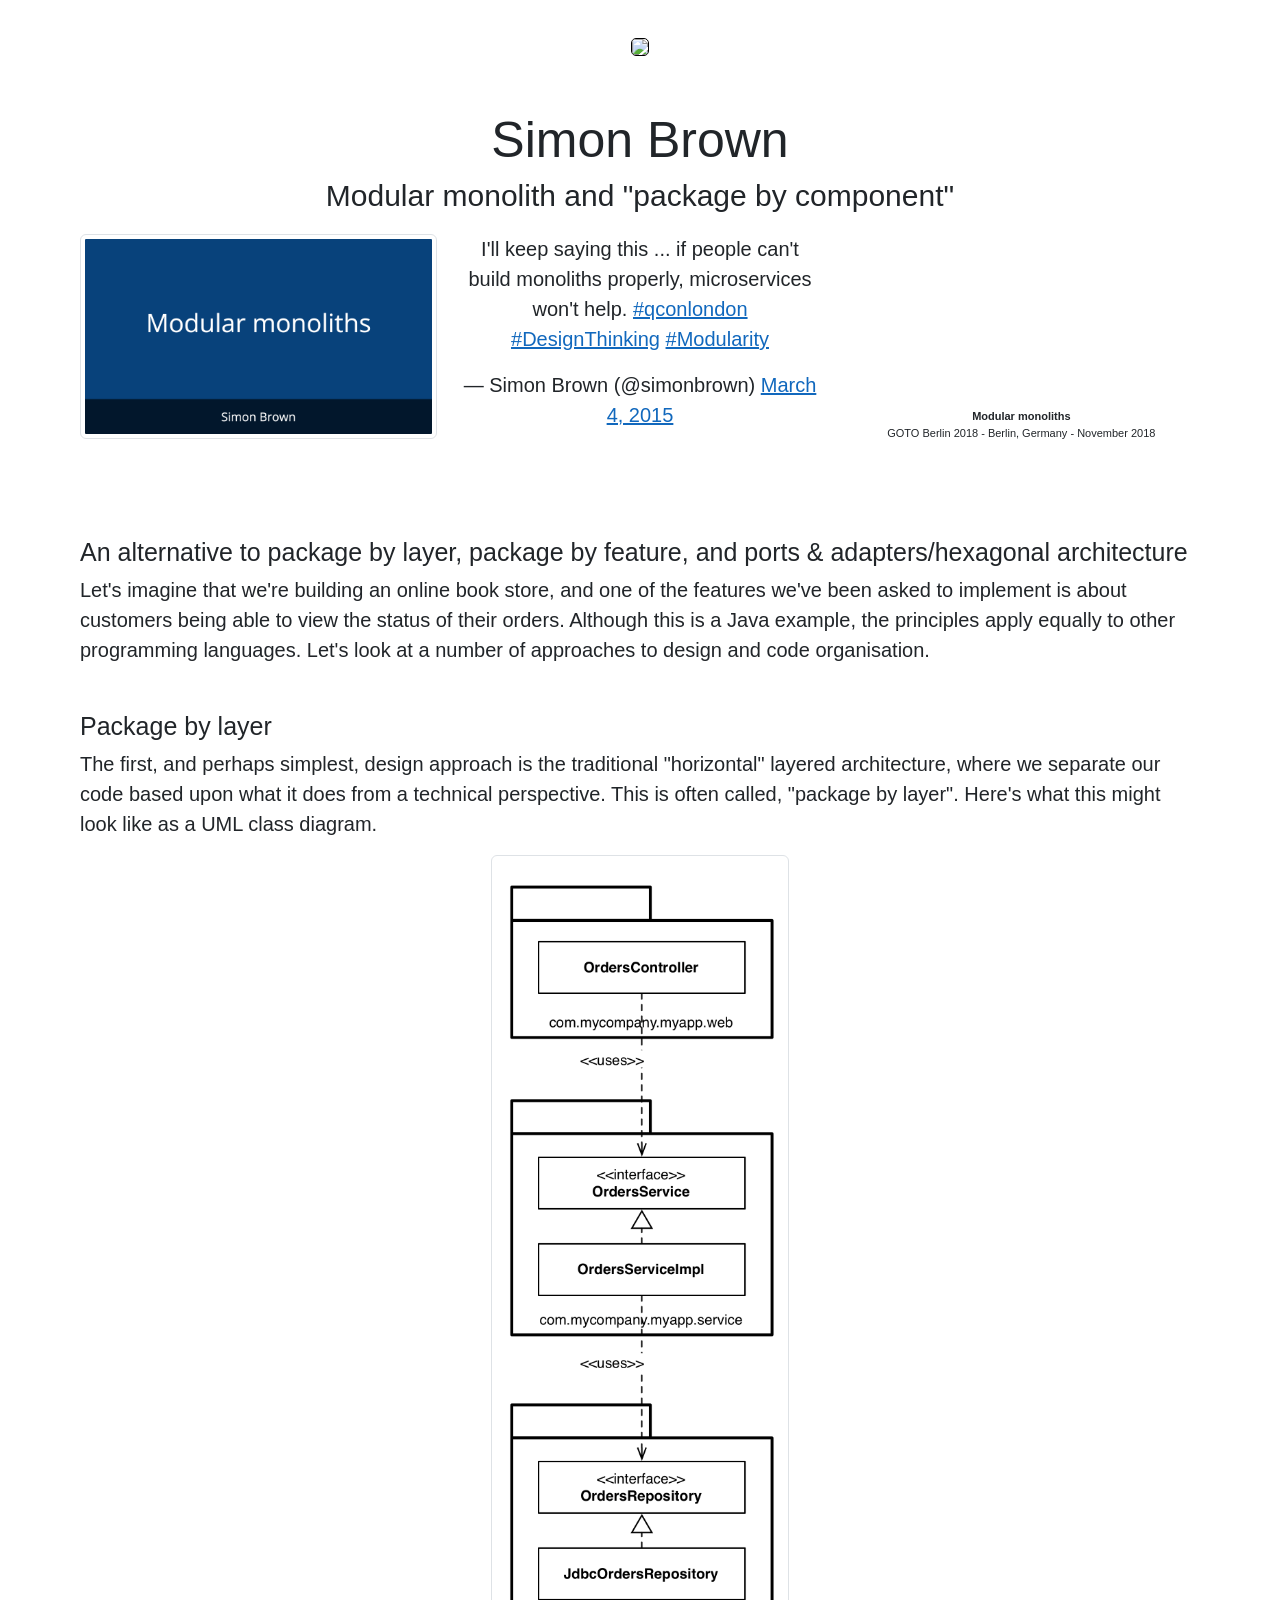
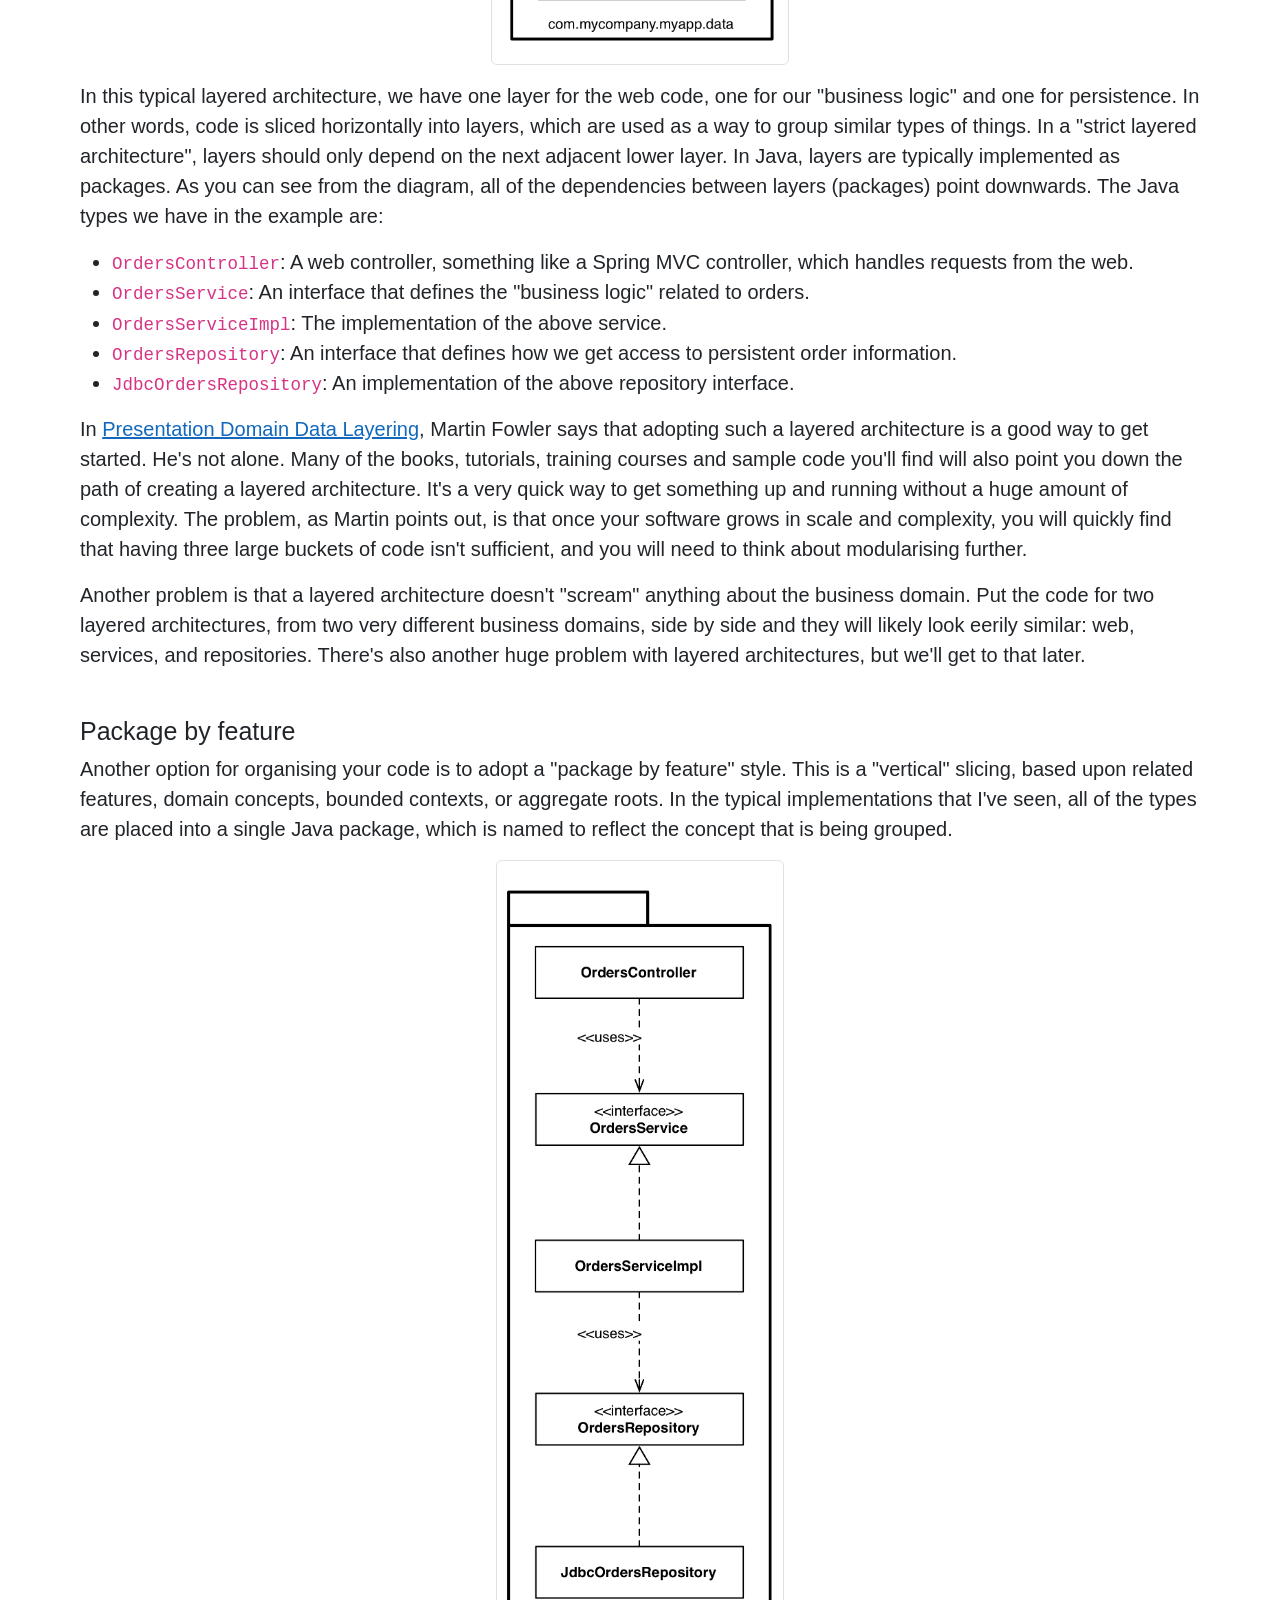
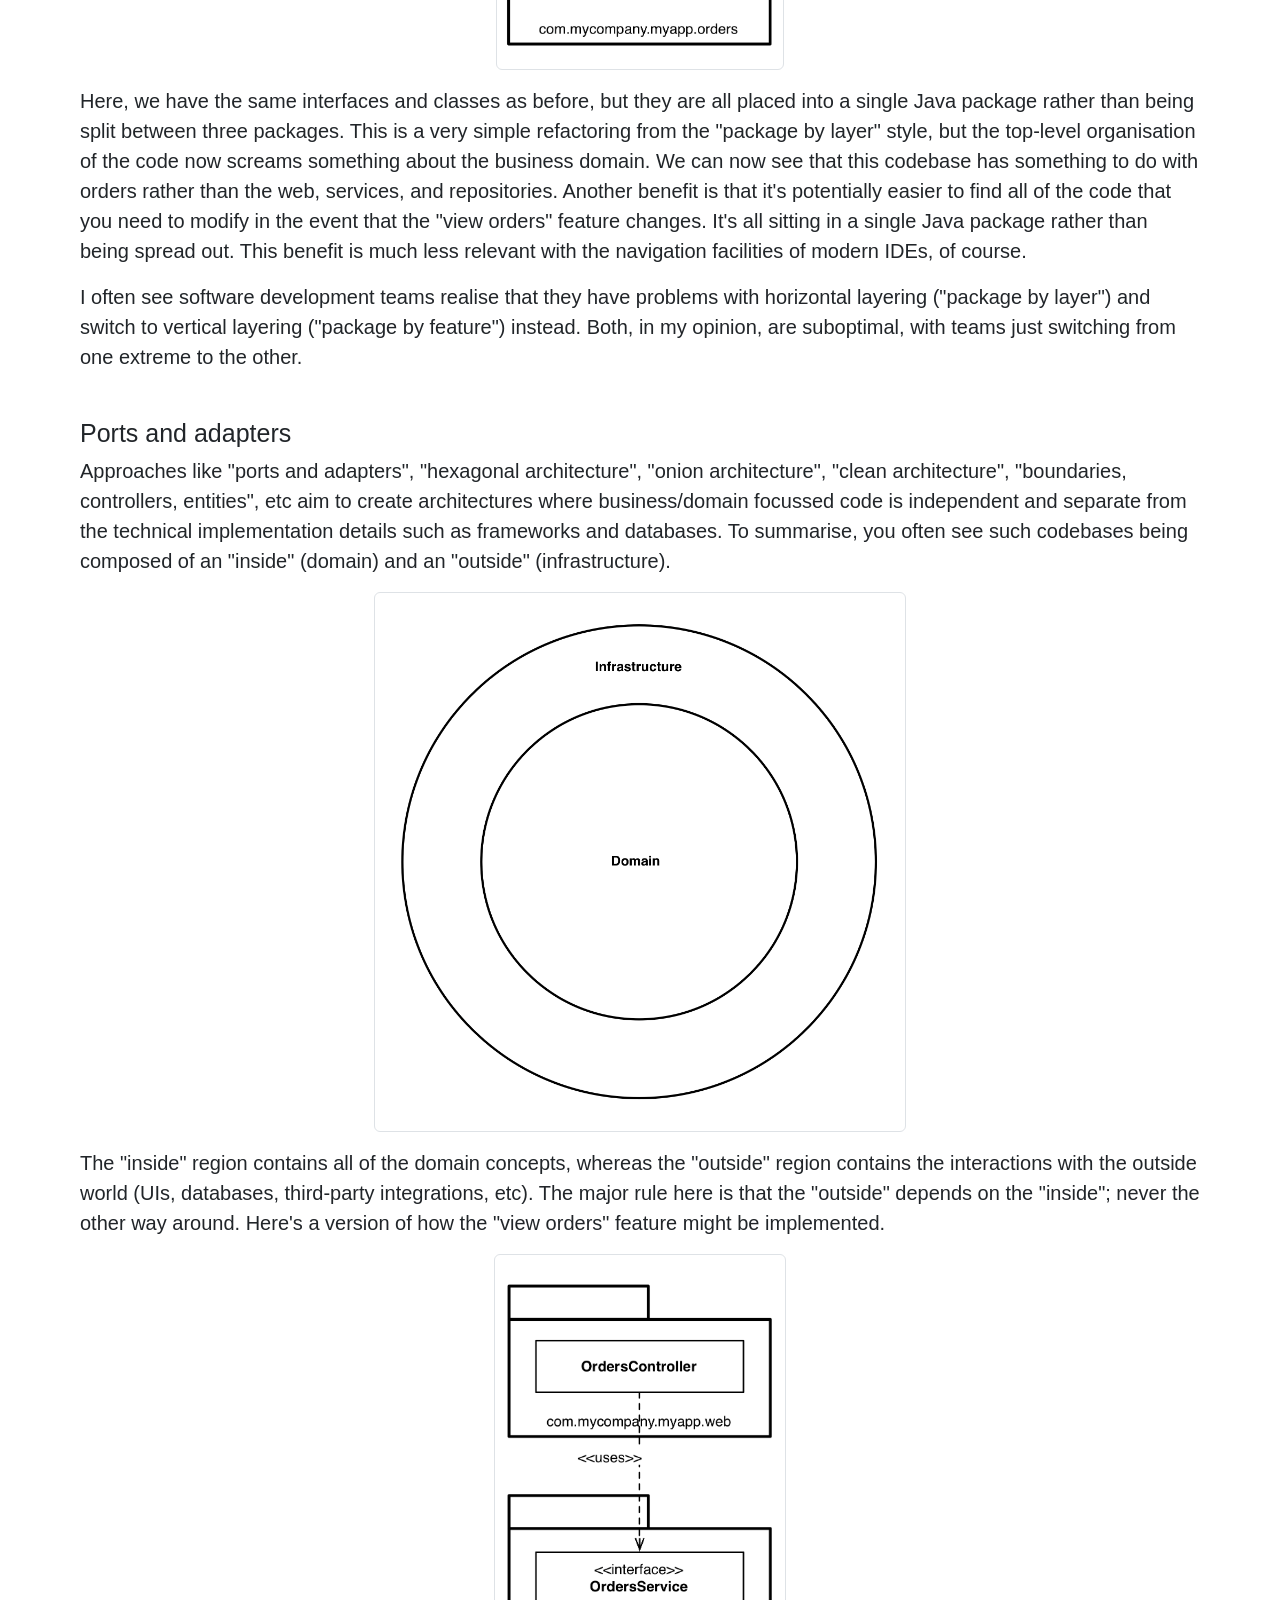
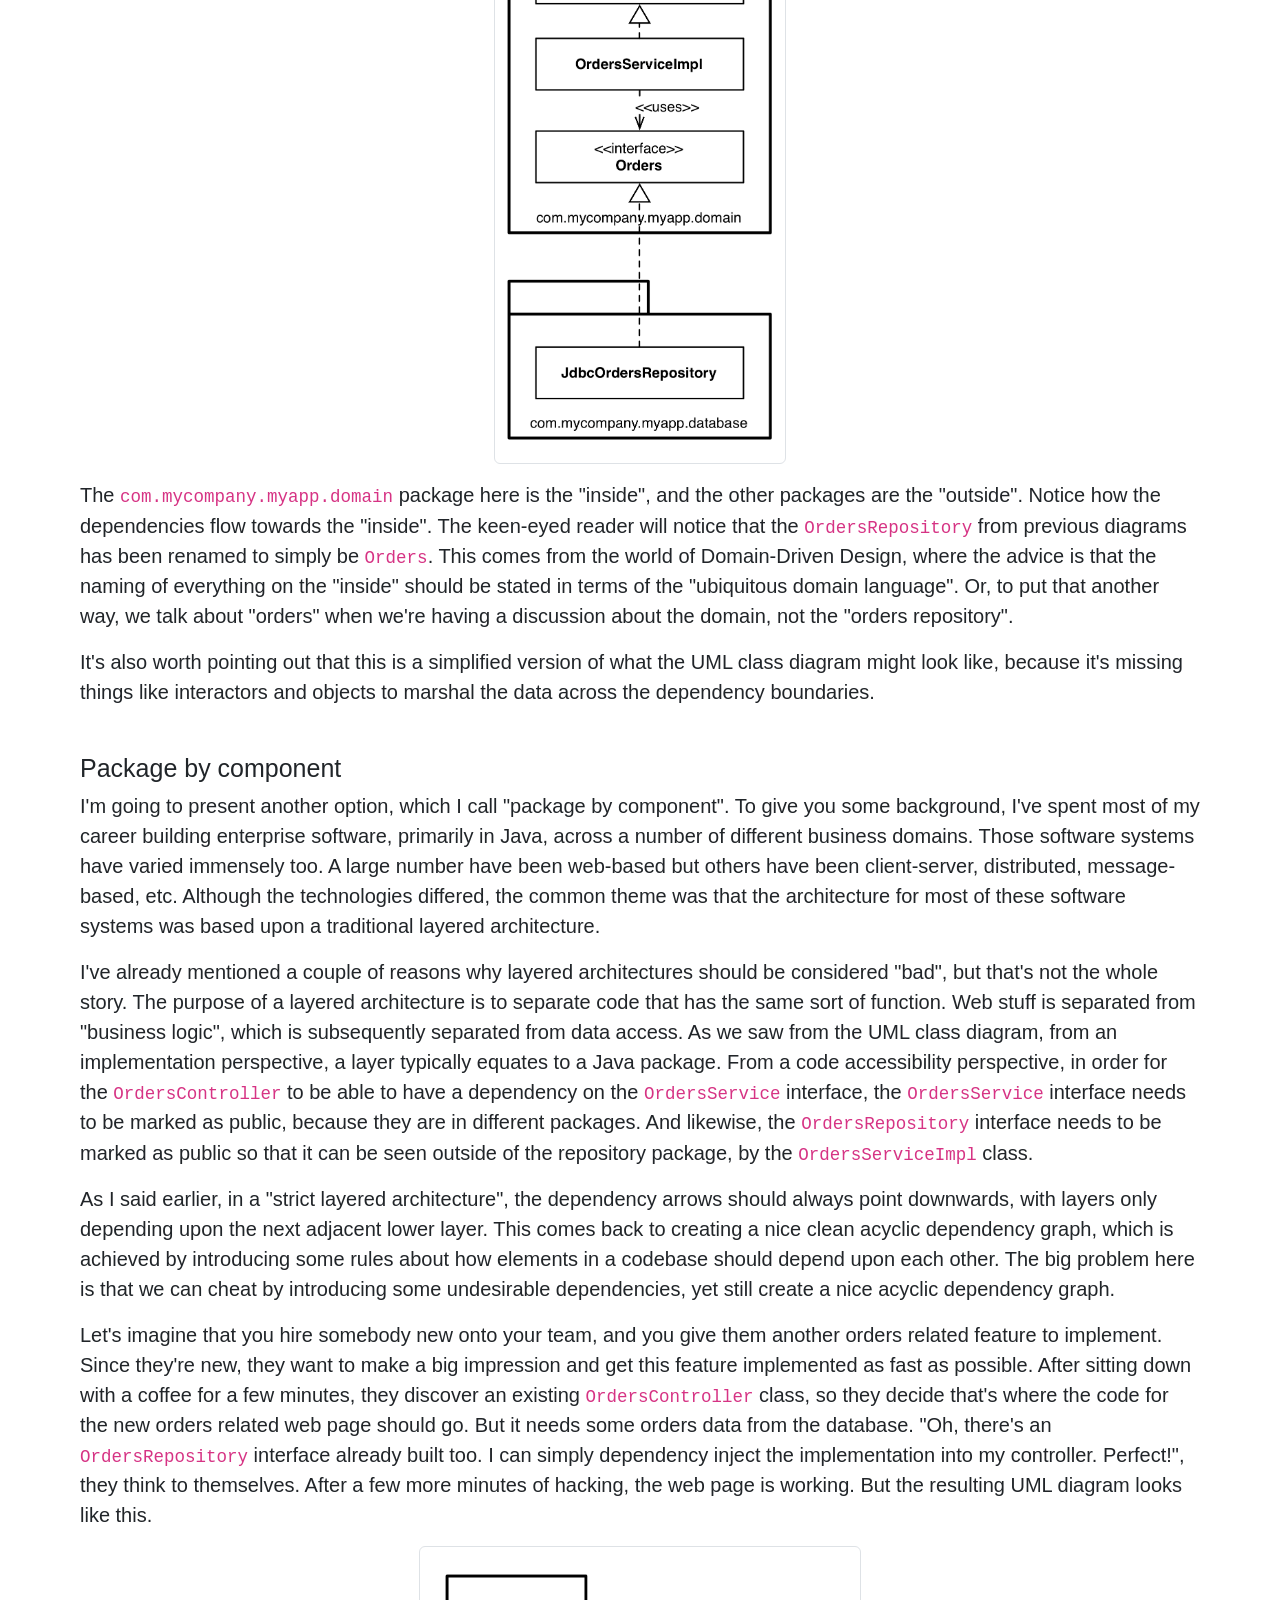
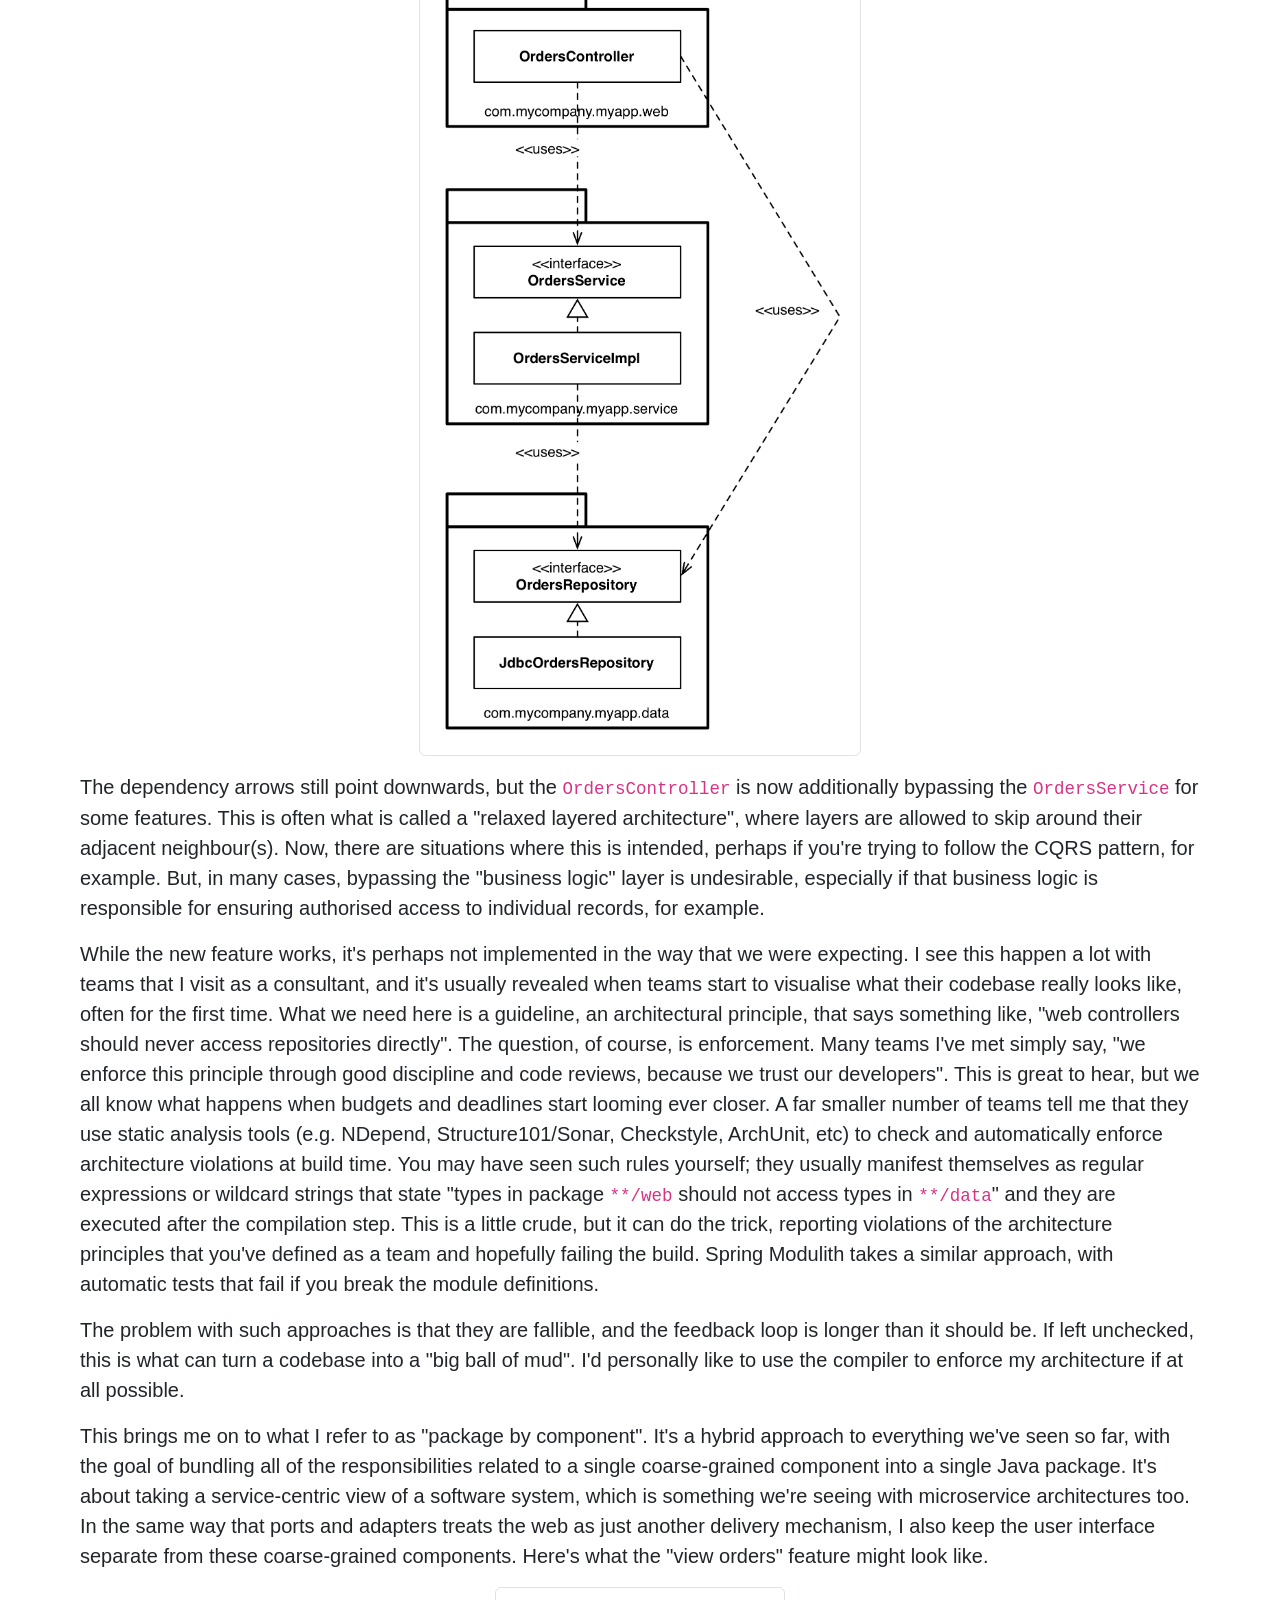
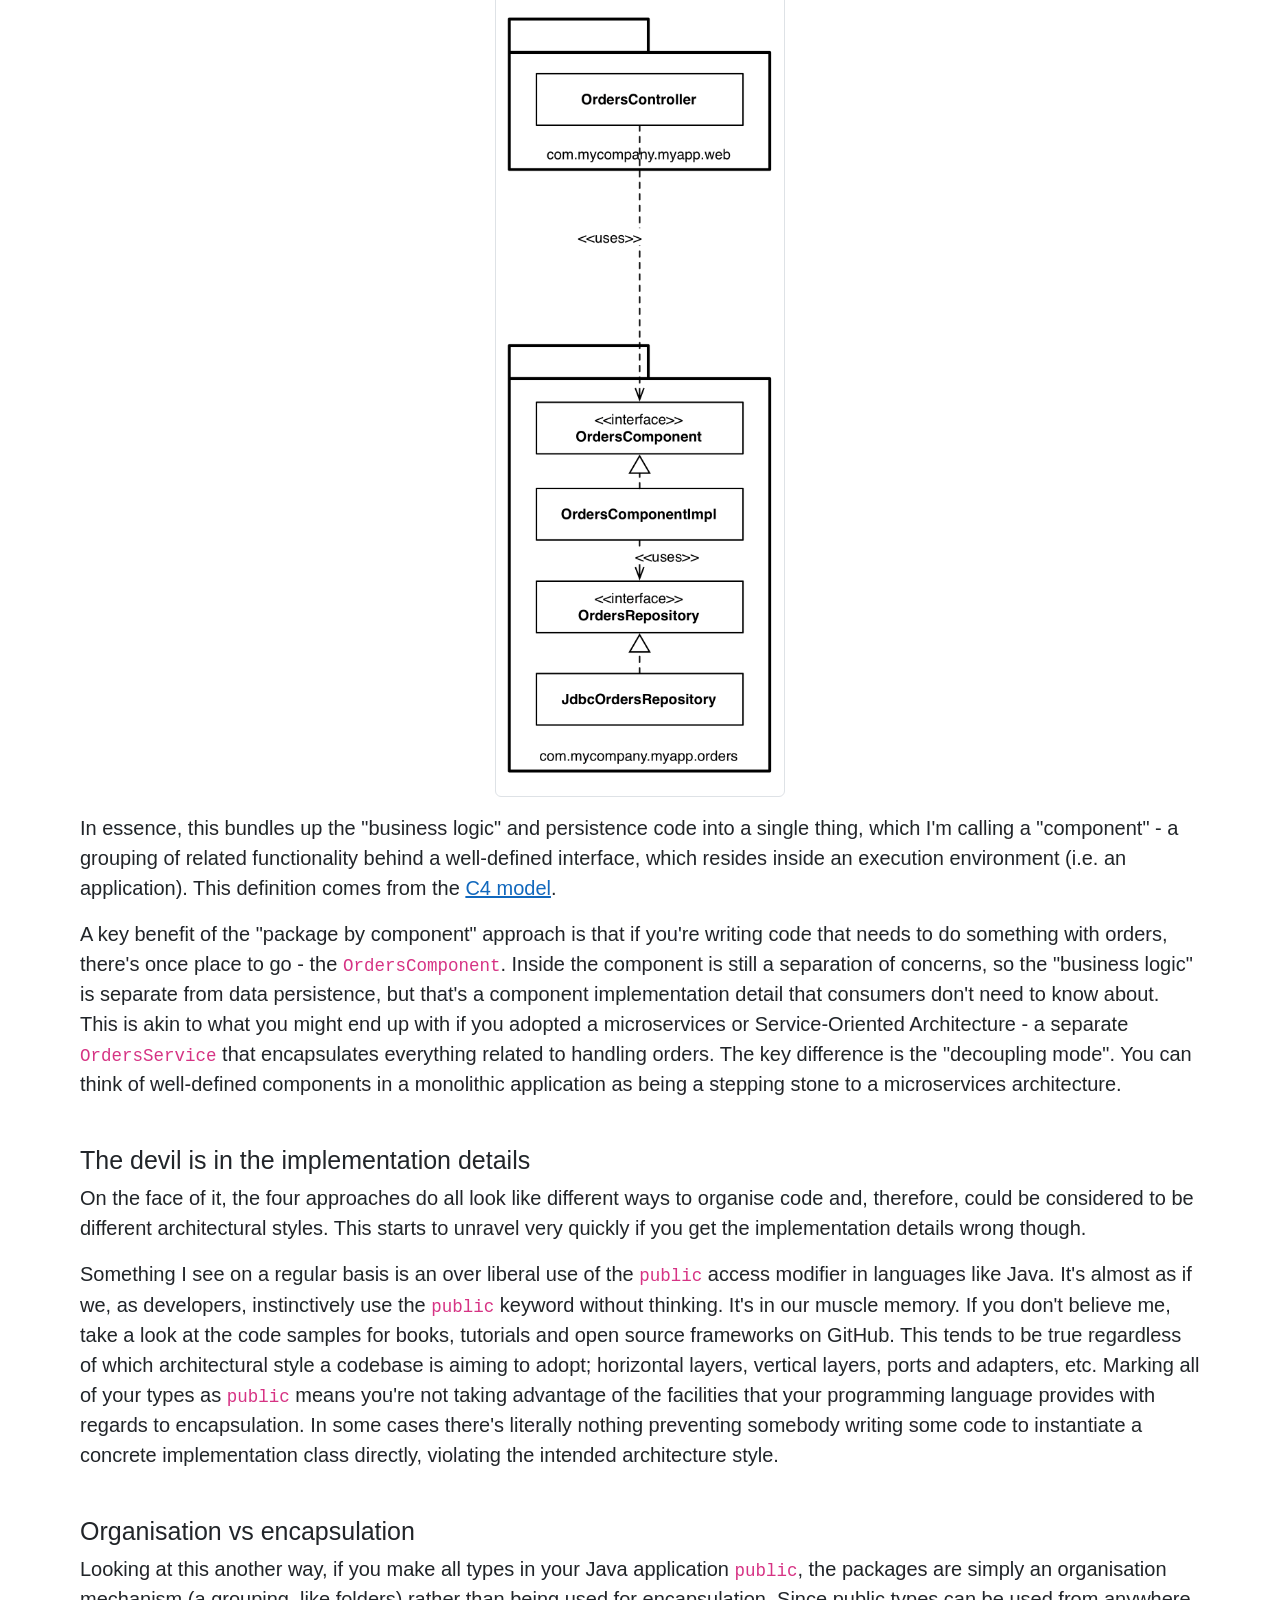
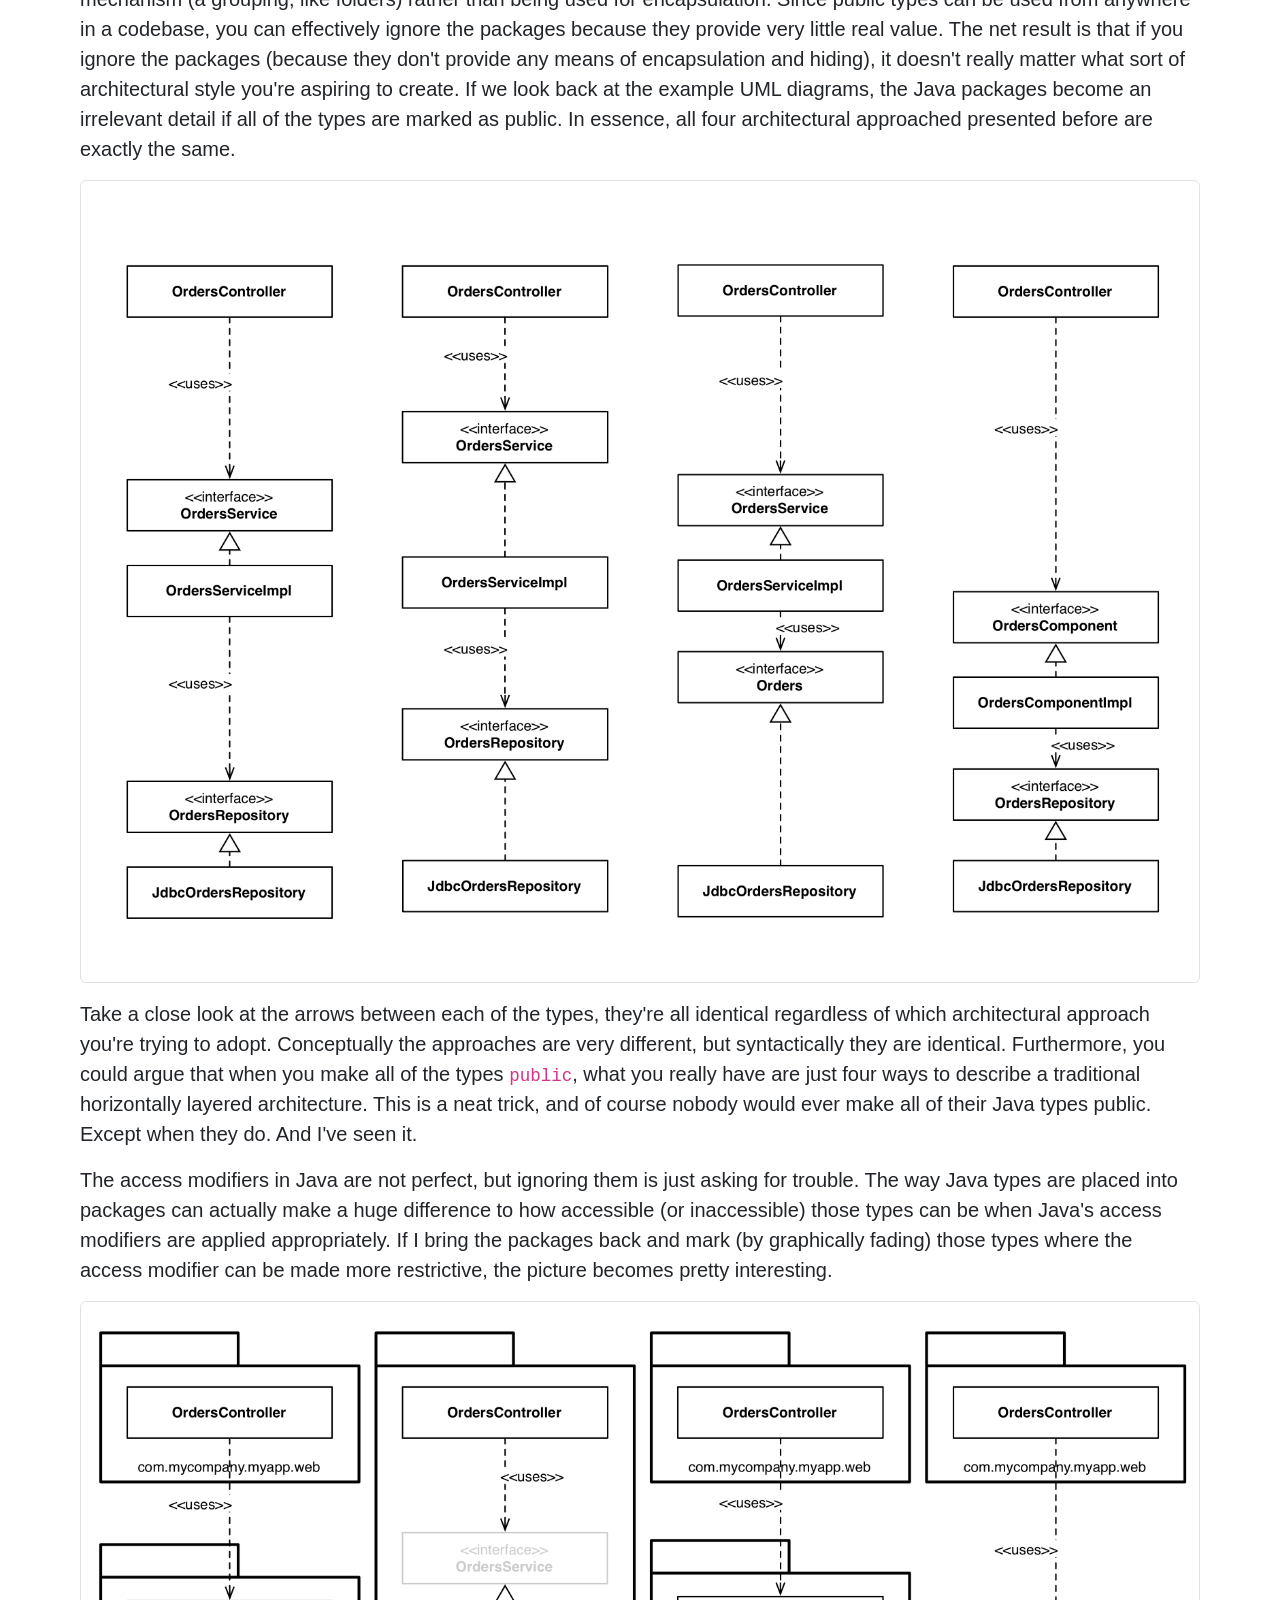
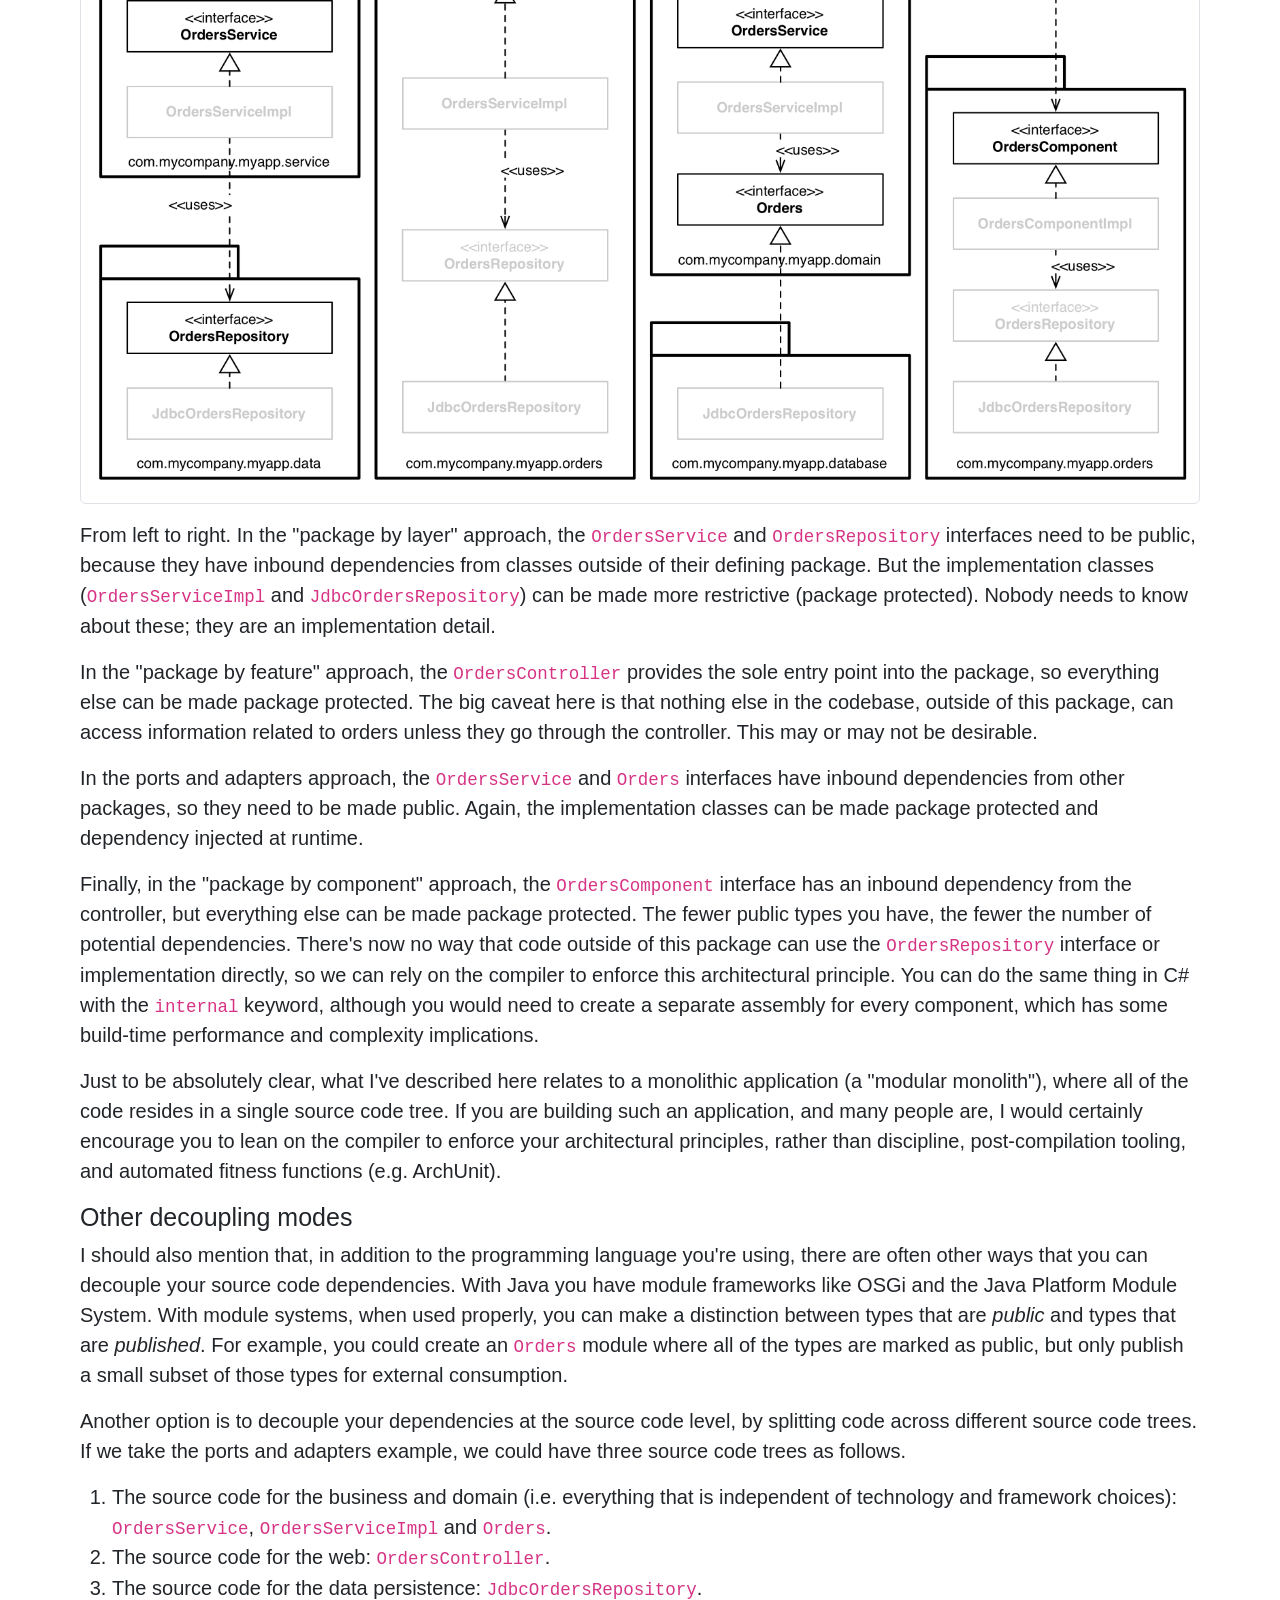
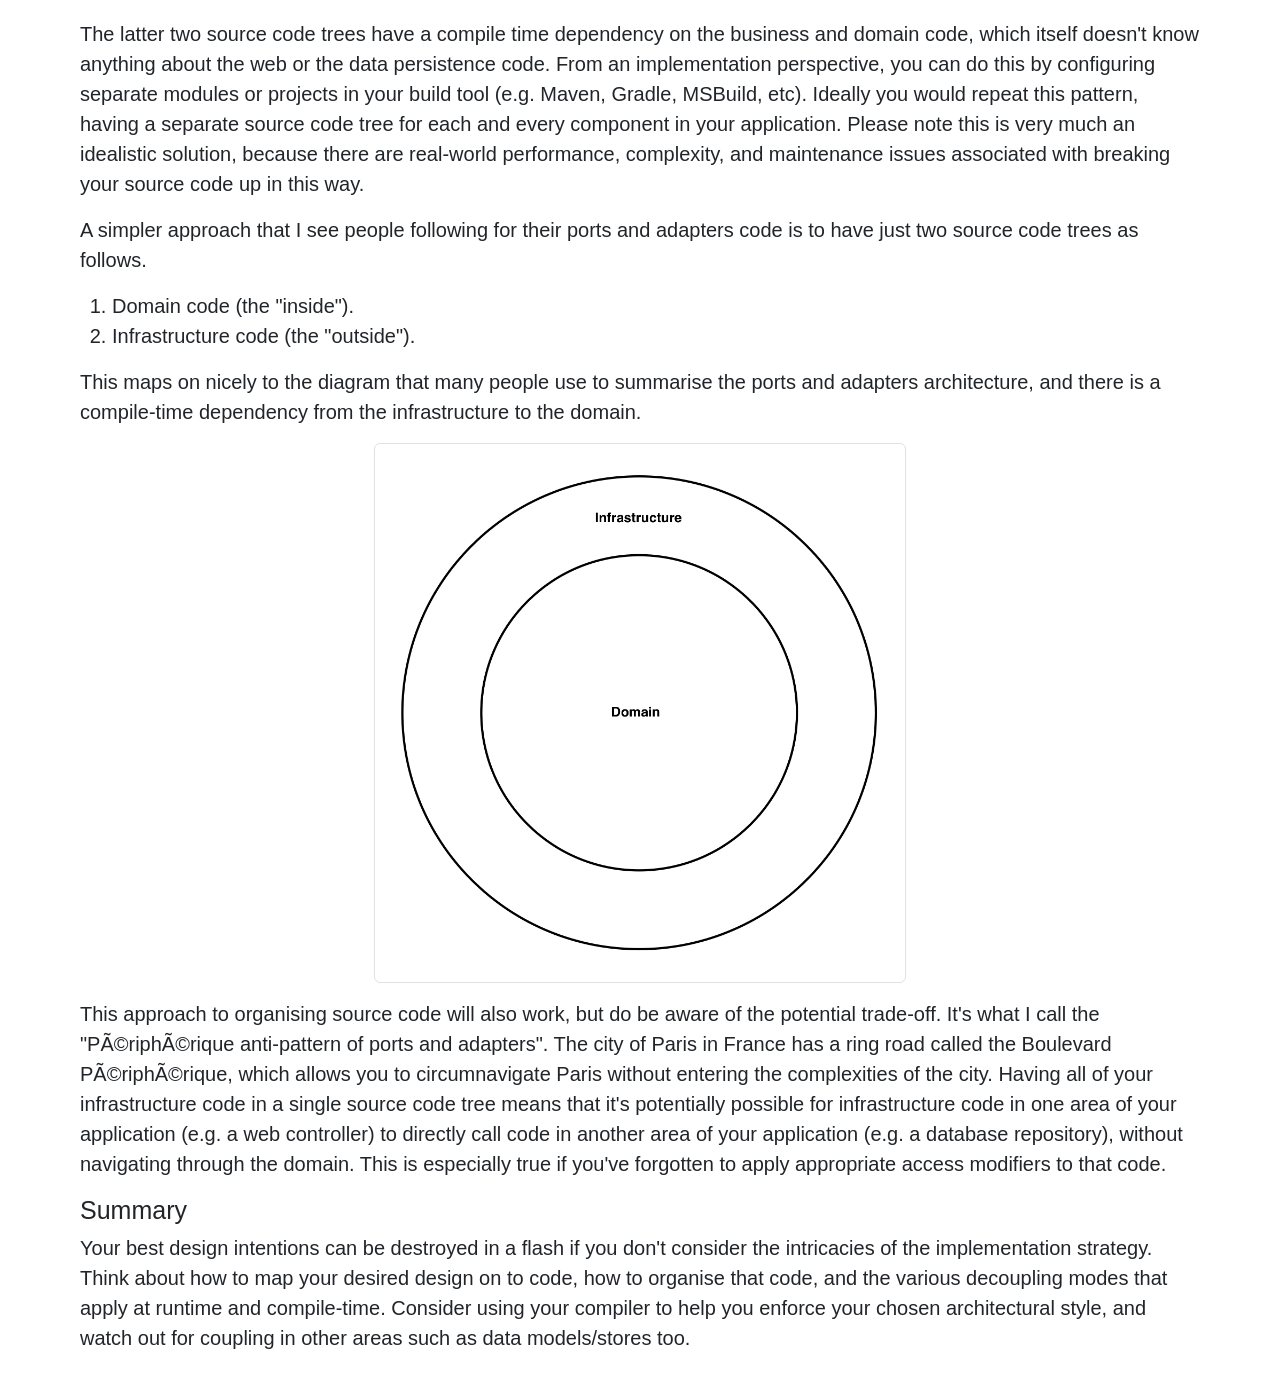
==== commit eb8eb3b2: "." ====
--- a/modular-monolith/index.html
+++ b/modular-monolith/index.html
@@ -21,7 +21,9 @@
             <h2>Modular monolith and "package by component"</h2>
 
             <div class="row">
-                <div class="col-2"></div>
+                <div class="col-4">
+                    <a href="https://static.simonbrown.je/modular-monoliths.pdf" target="_blank"><img src="../img/slides-modular-monoliths.png" alt="Modular monoliths" class="img-thumbnail" /></a>
+                </div>
                 <div class="col-4">
                     <blockquote class="twitter-tweet"><p lang="en" dir="ltr">I&#39;ll keep saying this ... if people can&#39;t build monoliths properly, microservices won&#39;t help. <a href="https://twitter.com/hashtag/qconlondon?src=hash&amp;ref_src=twsrc%5Etfw">#qconlondon</a> <a href="https://twitter.com/hashtag/DesignThinking?src=hash&amp;ref_src=twsrc%5Etfw">#DesignThinking</a> <a href="https://twitter.com/hashtag/Modularity?src=hash&amp;ref_src=twsrc%5Etfw">#Modularity</a></p>&mdash; Simon Brown (@simonbrown) <a href="https://twitter.com/simonbrown/status/573072777147777024?ref_src=twsrc%5Etfw">March 4, 2015</a></blockquote> <script async src="https://platform.twitter.com/widgets.js" charset="utf-8"></script>
                 </div>
@@ -35,7 +37,6 @@
                         GOTO Berlin 2018 - Berlin, Germany - November 2018
                     </p>
                 </div>
-                <div class="col-2"></div>
             </div>
         </div>
     </div>
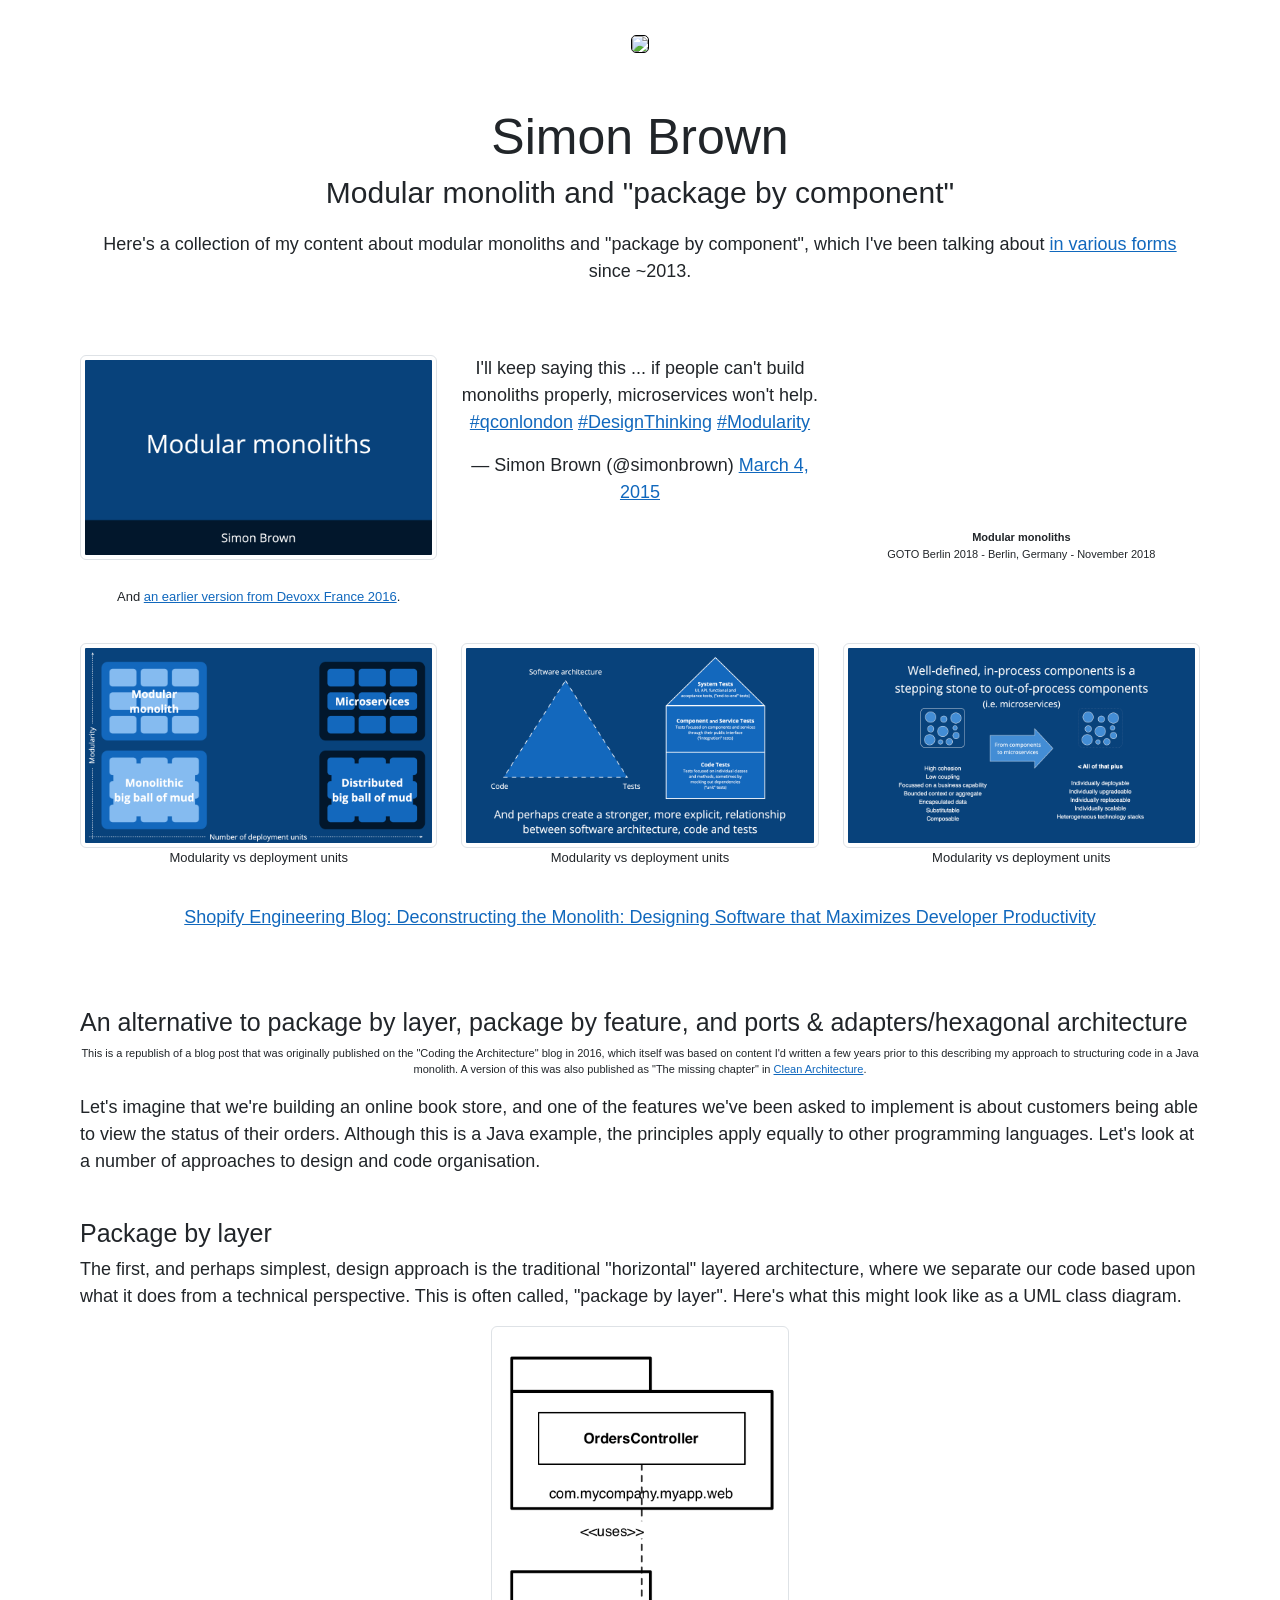
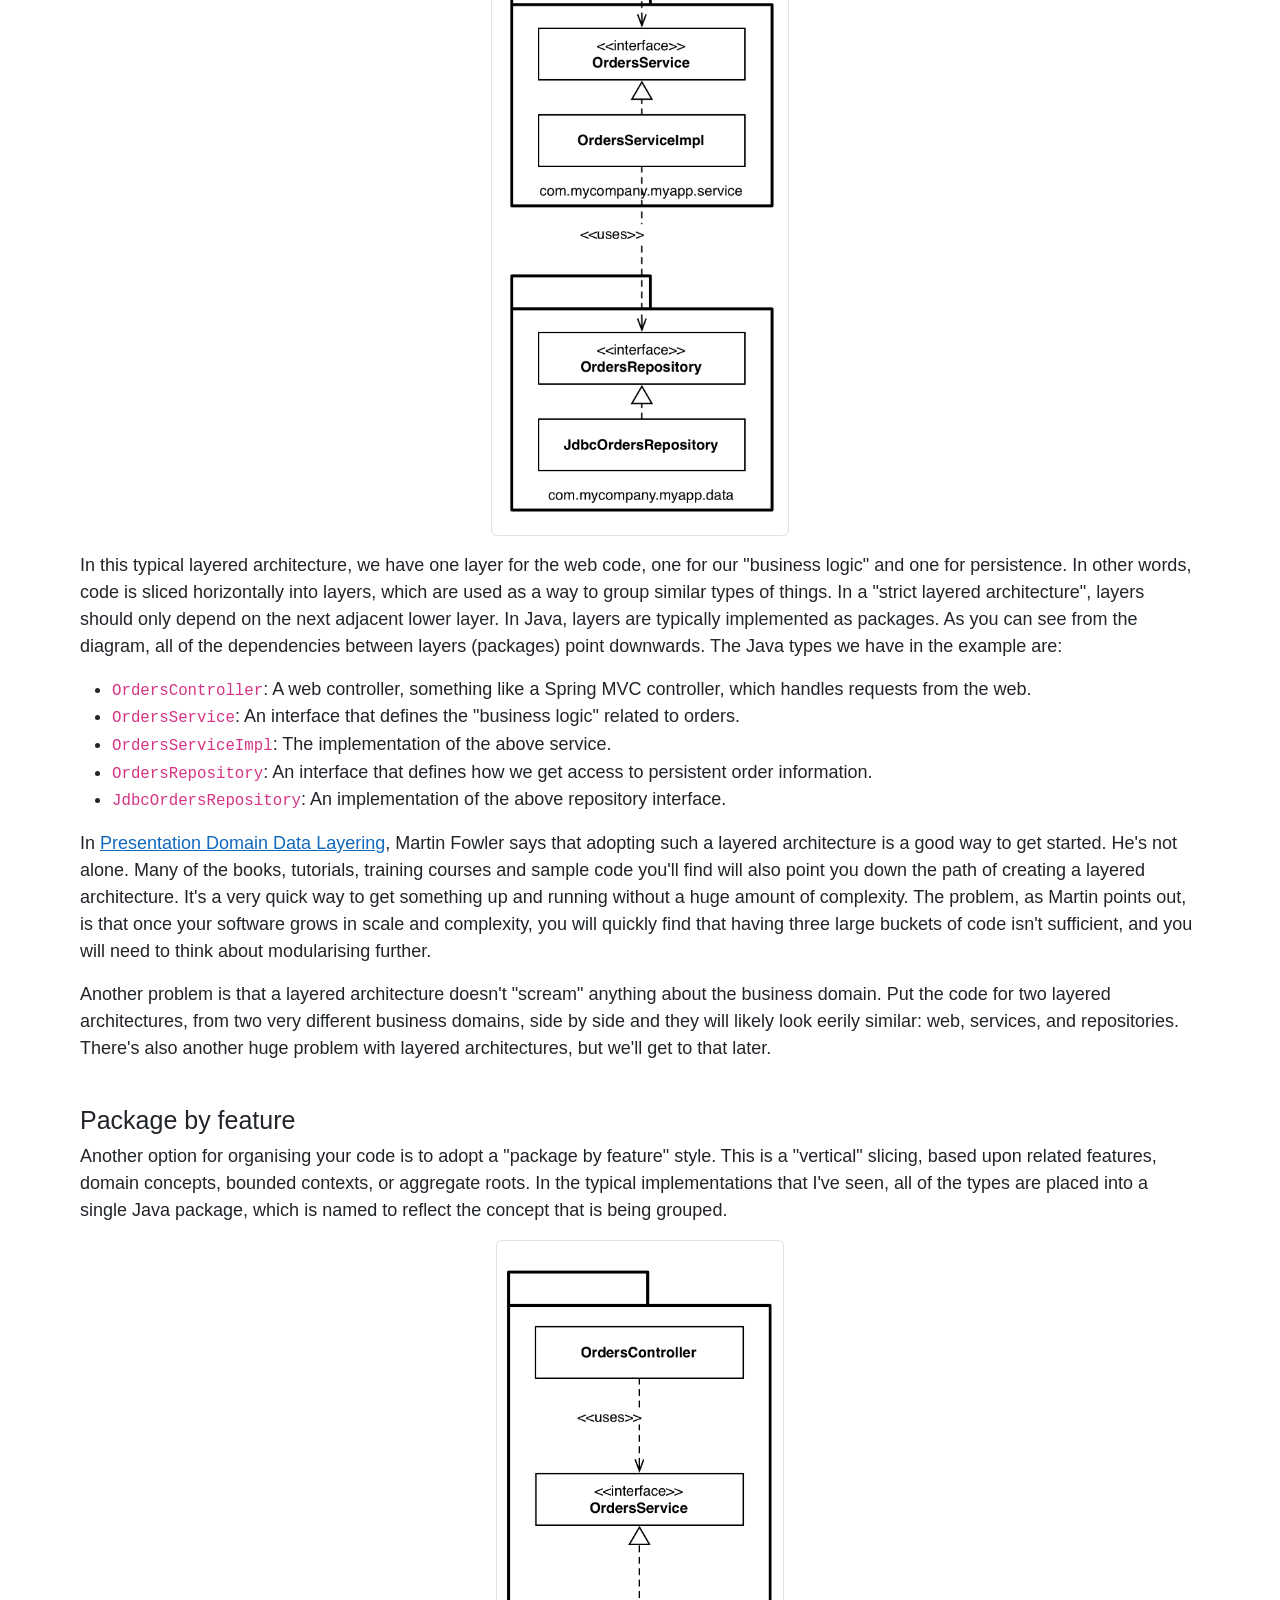
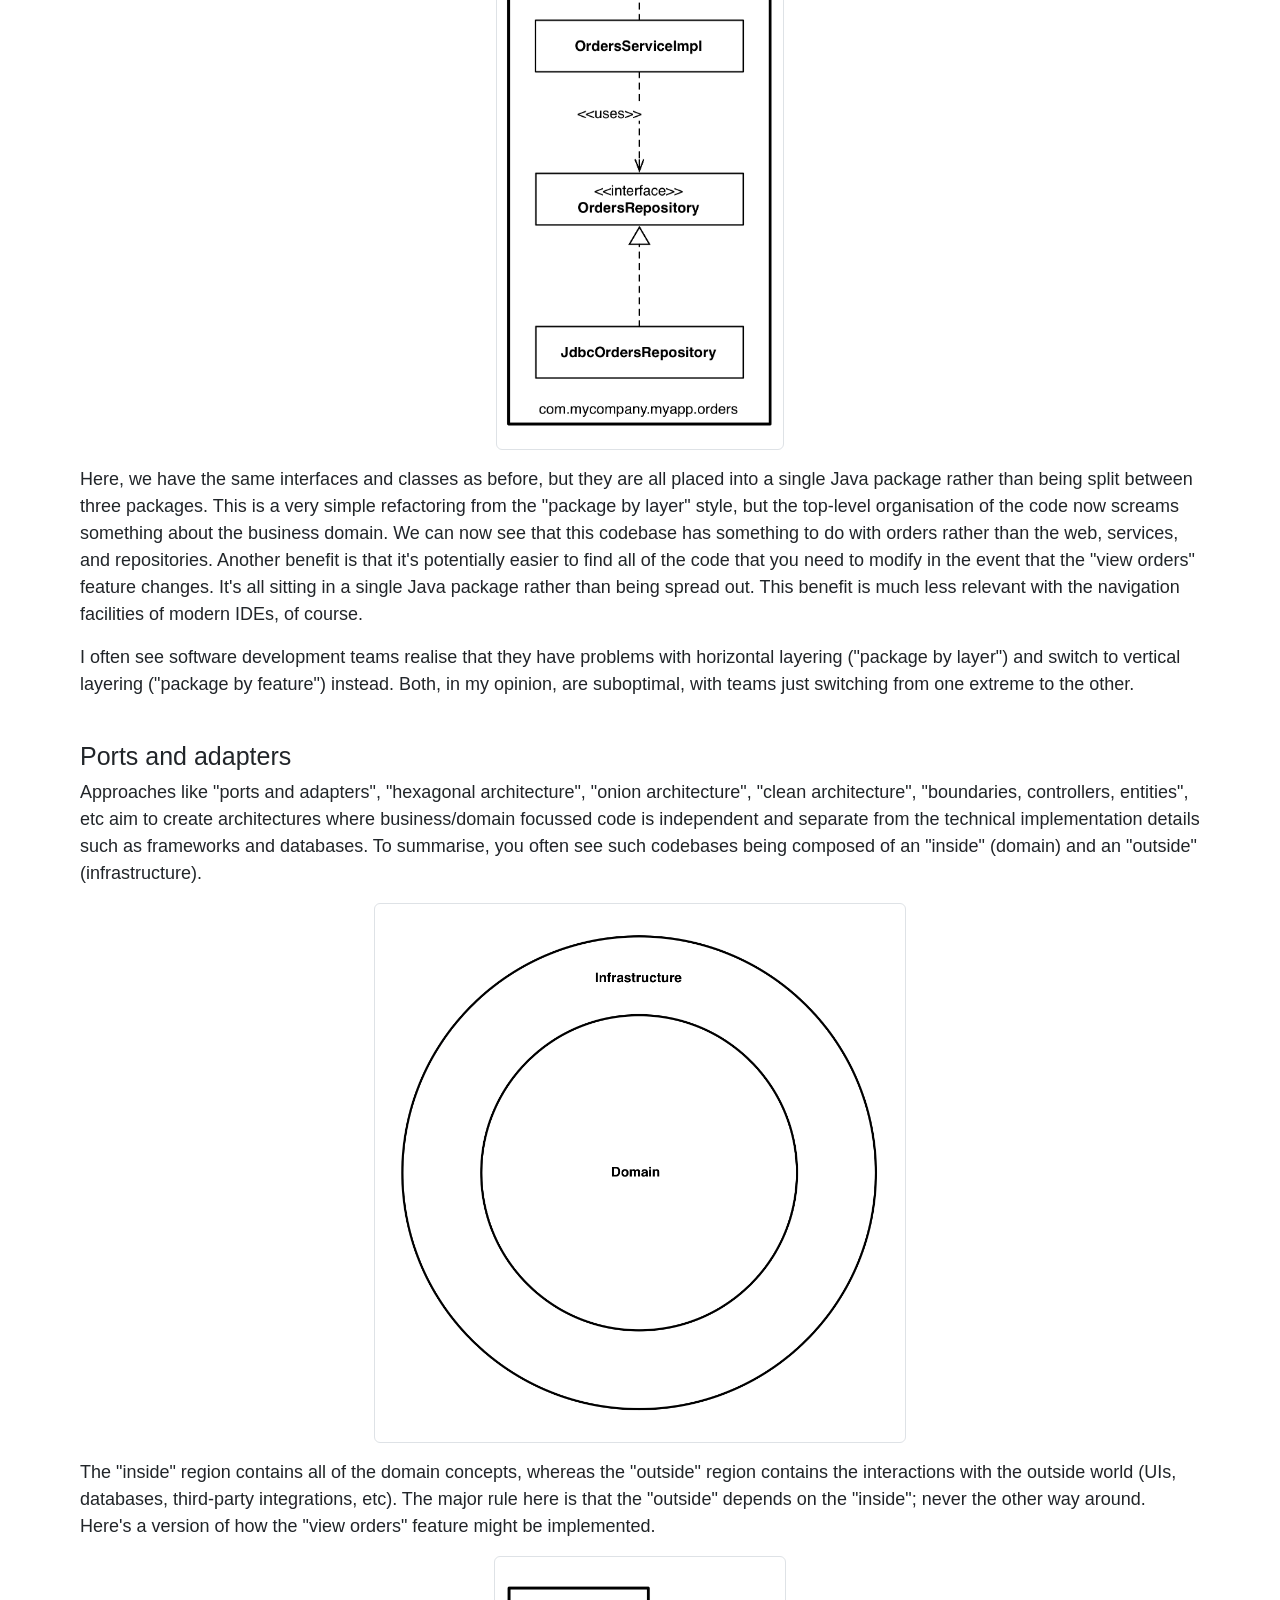
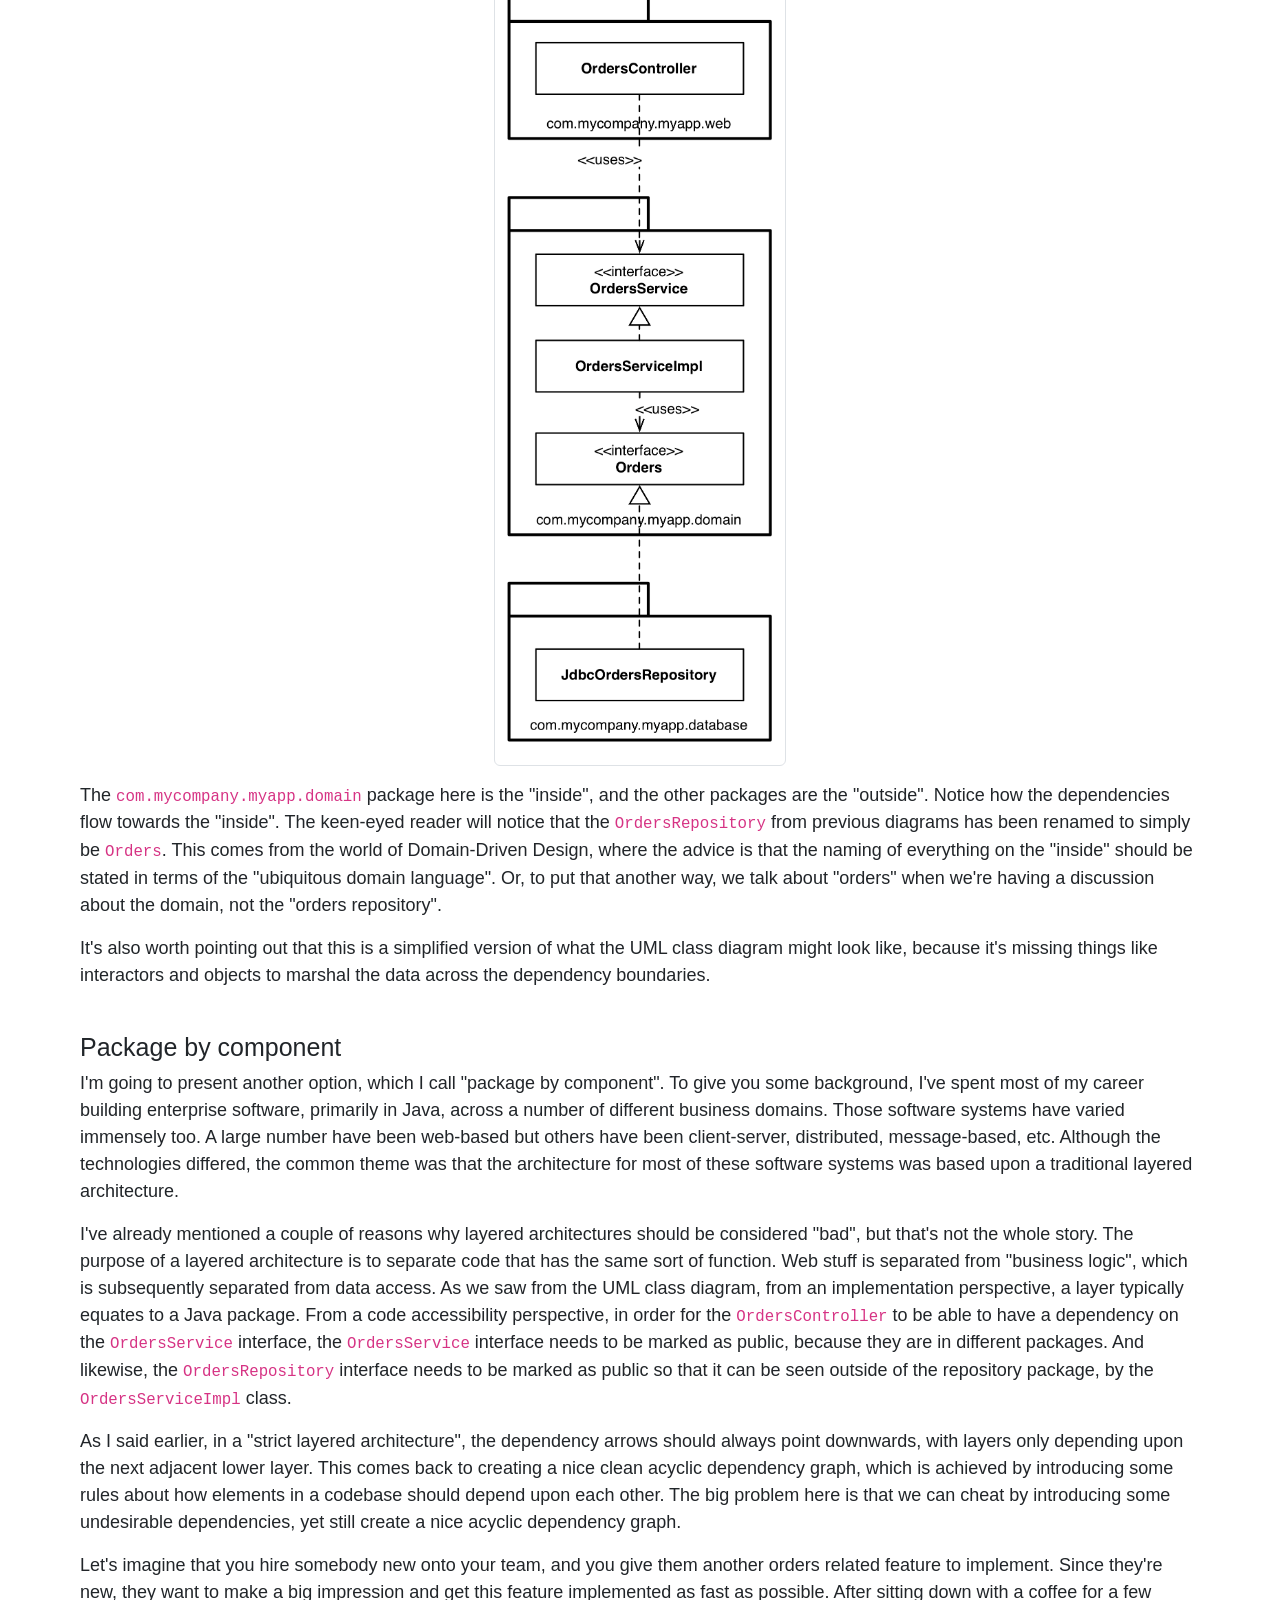
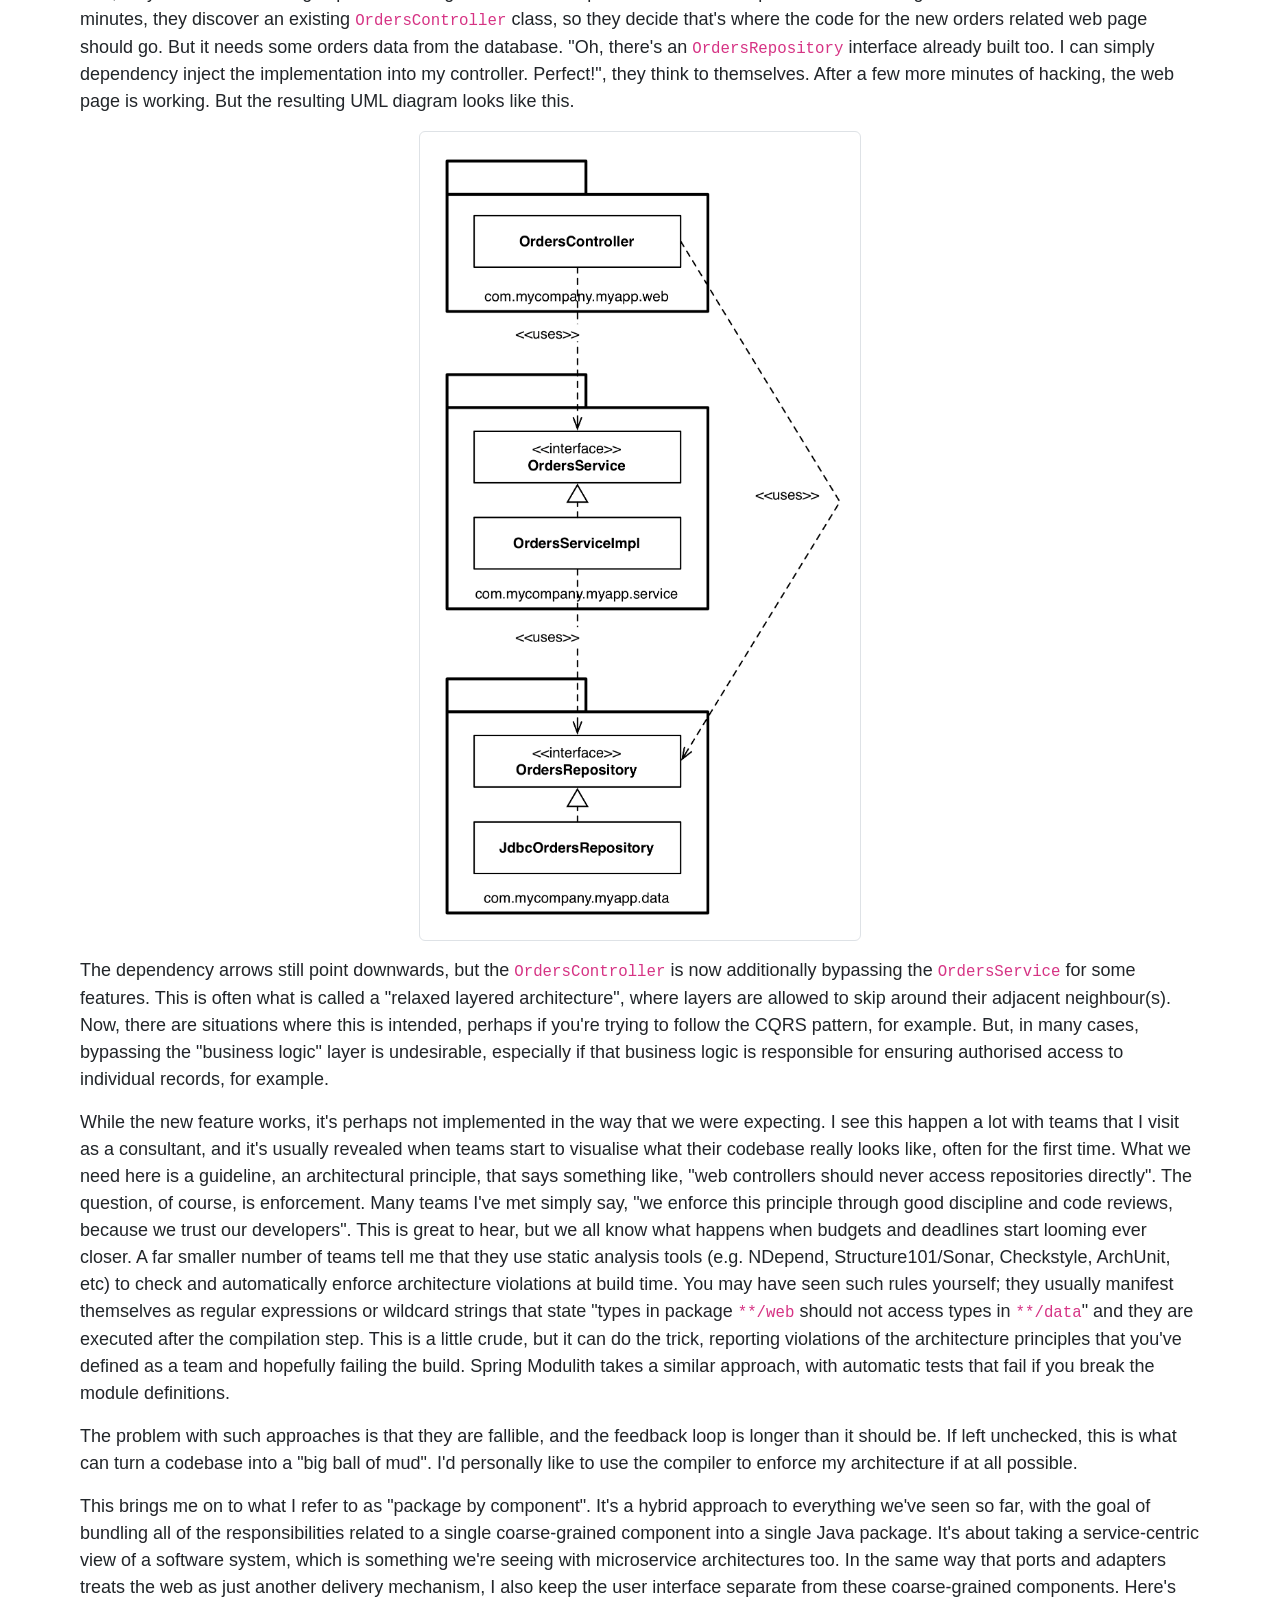
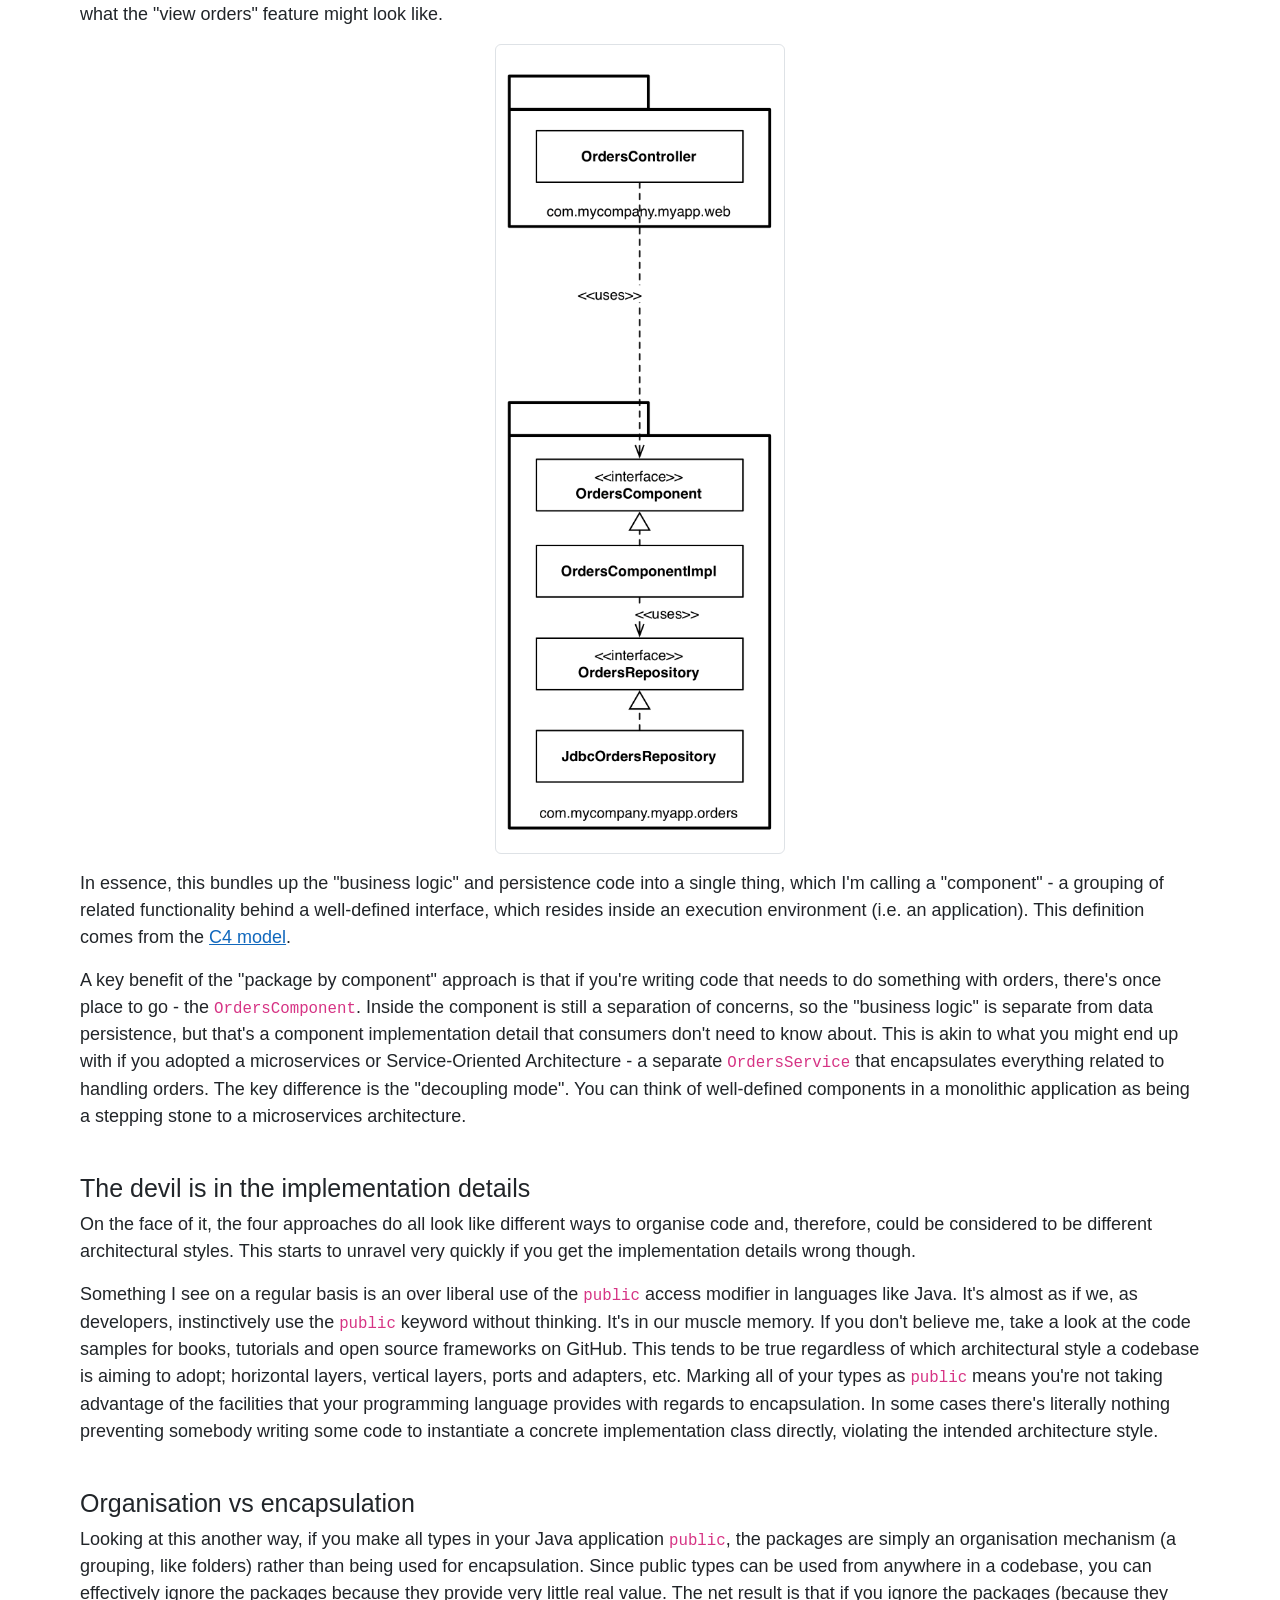
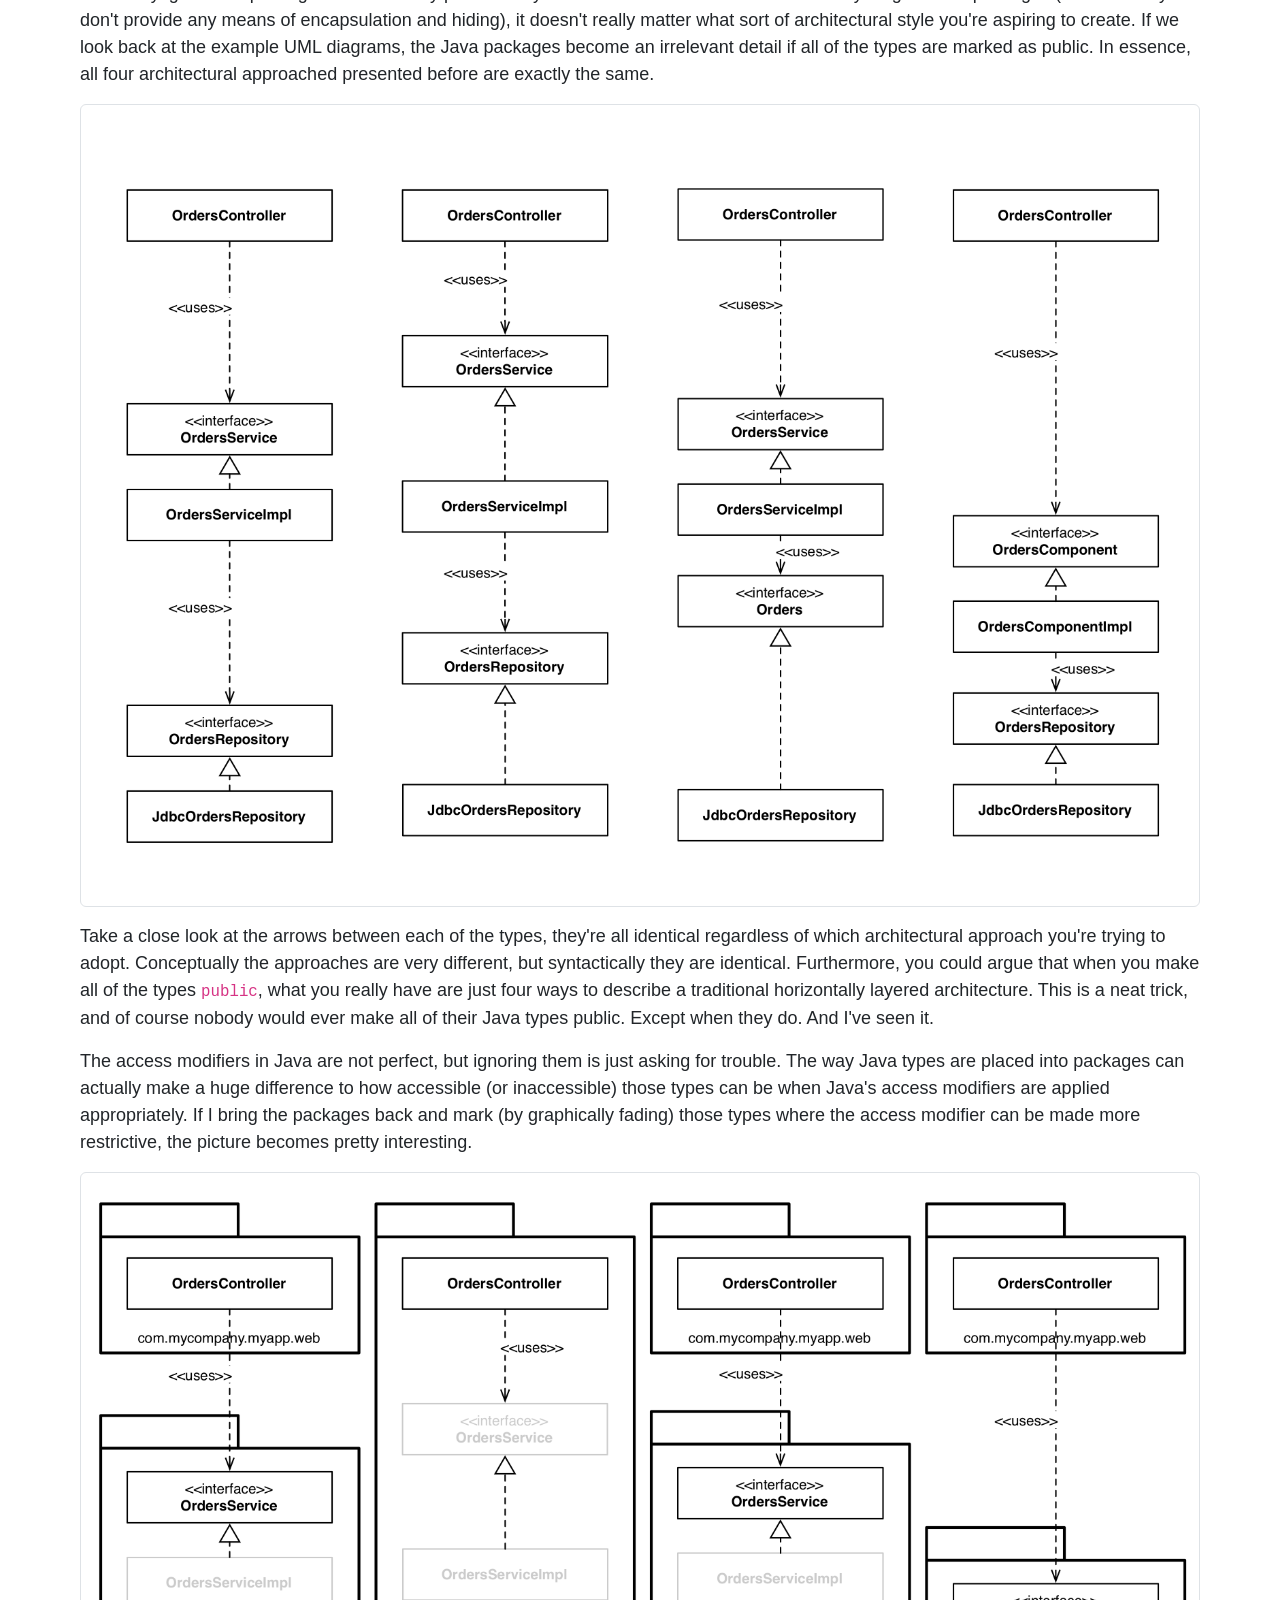
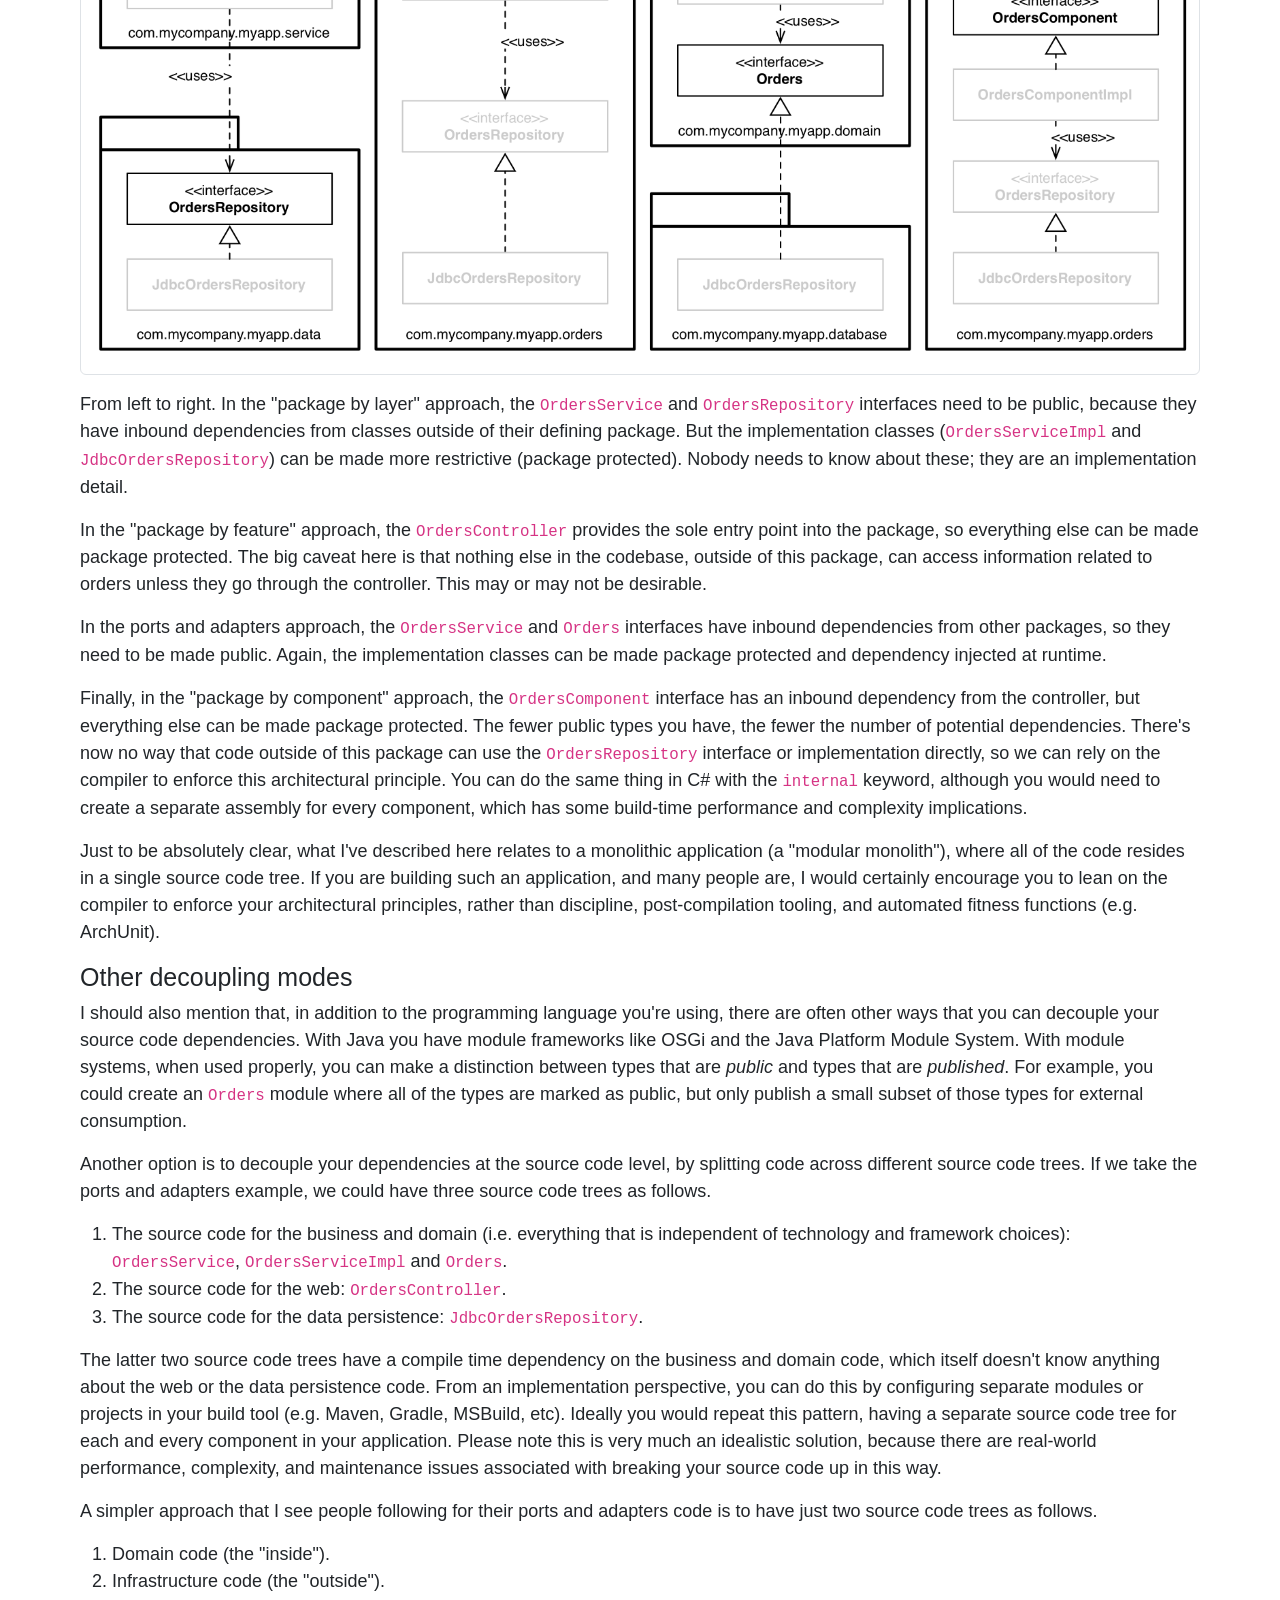
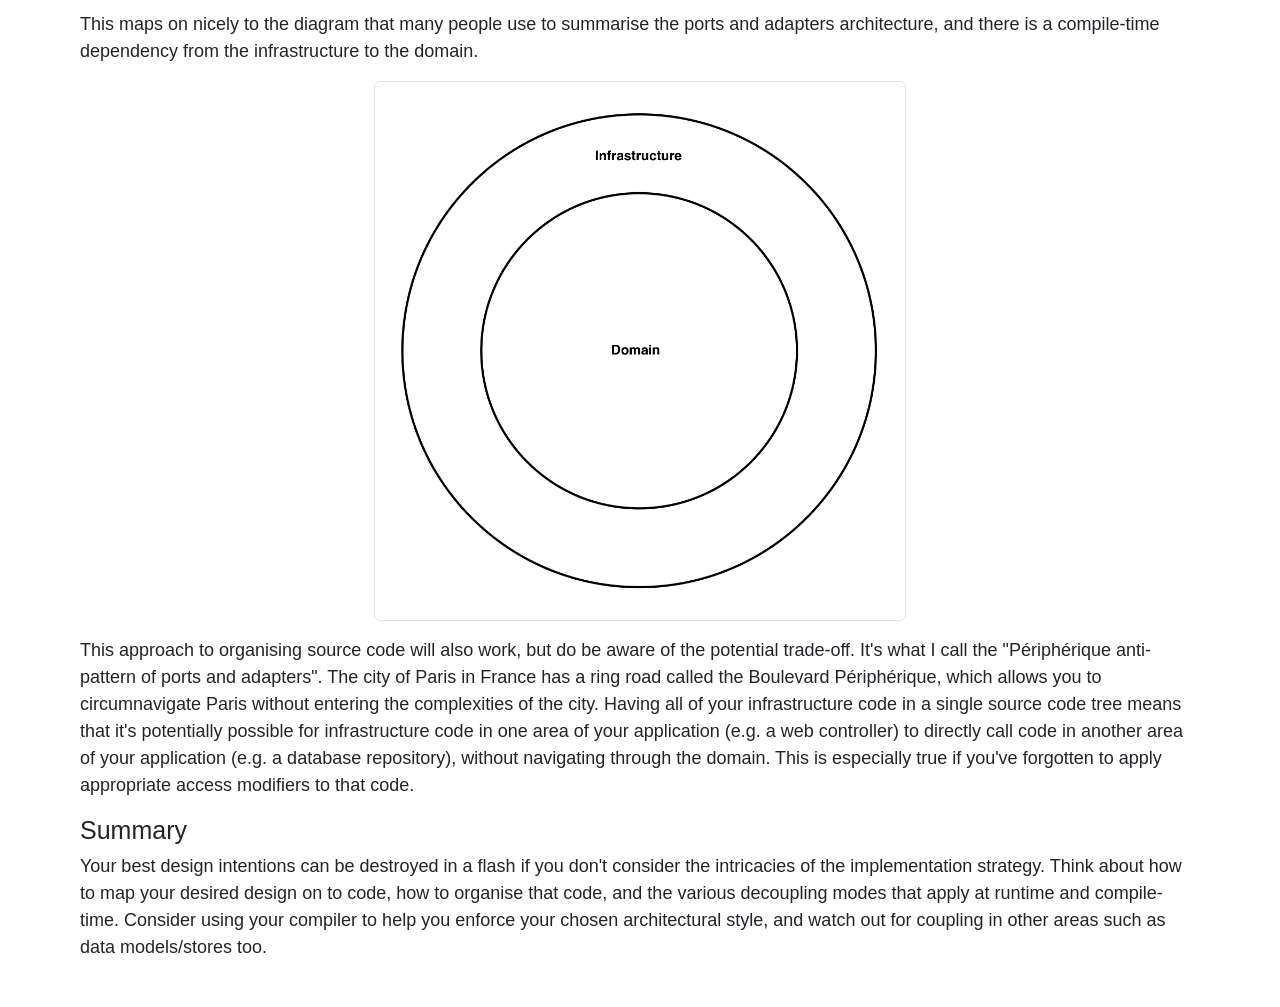
==== commit 0bbca268: "Collected more content." ====
--- a/modular-monolith/index.html
+++ b/modular-monolith/index.html
@@ -20,9 +20,18 @@
             <h1>Simon Brown</h1>
             <h2>Modular monolith and "package by component"</h2>
 
+            <p>
+                Here's a collection of my content about modular monoliths and "package by component", which I've been talking about <a href="https://static.codingthearchitecture.com/presentations/skillsmatter2013-software-architecture-and-code/slides/slide.034.png">in various forms</a> since ~2013.
+            </p>
+            <br /><br />
+
             <div class="row">
                 <div class="col-4">
                     <a href="https://static.simonbrown.je/modular-monoliths.pdf" target="_blank"><img src="../img/slides-modular-monoliths.png" alt="Modular monoliths" class="img-thumbnail" /></a>
+                    <br /><br />
+                    <p class="small">
+                        And <a href="https://static.codingthearchitecture.com/presentations/devoxxfr2016-modular-monoliths.pdf">an earlier version from Devoxx France 2016</a>.
+                    </p>
                 </div>
                 <div class="col-4">
                     <blockquote class="twitter-tweet"><p lang="en" dir="ltr">I&#39;ll keep saying this ... if people can&#39;t build monoliths properly, microservices won&#39;t help. <a href="https://twitter.com/hashtag/qconlondon?src=hash&amp;ref_src=twsrc%5Etfw">#qconlondon</a> <a href="https://twitter.com/hashtag/DesignThinking?src=hash&amp;ref_src=twsrc%5Etfw">#DesignThinking</a> <a href="https://twitter.com/hashtag/Modularity?src=hash&amp;ref_src=twsrc%5Etfw">#Modularity</a></p>&mdash; Simon Brown (@simonbrown) <a href="https://twitter.com/simonbrown/status/573072777147777024?ref_src=twsrc%5Etfw">March 4, 2015</a></blockquote> <script async src="https://platform.twitter.com/widgets.js" charset="utf-8"></script>
@@ -38,12 +47,45 @@
                     </p>
                 </div>
             </div>
+
+            <div class="row">
+                <div class="col-4">
+                    <a href="modularity-vs-deployment-units.png" target="_blank"><img src="modularity-vs-deployment-units.png" alt="Modularity vs deployment units" class="img-thumbnail" /></a>
+                    <br />
+                    <p class="small">
+                        Modularity vs deployment units
+                    </p>
+                </div>
+                <div class="col-4">
+                    <a href="architecturally-aligned-testing.png" target="_blank"><img src="architecturally-aligned-testing.png" alt="Architecturally-aligned testing" class="img-thumbnail" /></a>
+                    <br />
+                    <p class="small">
+                        Modularity vs deployment units
+                    </p>
+                </div>
+                <div class="col-4">
+                    <a href="monolith-to-microservices.png" target="_blank"><img src="monolith-to-microservices.png" alt="Monolith to microservices" class="img-thumbnail" /></a>
+                    <br />
+                    <p class="small">
+                        Modularity vs deployment units
+                    </p>
+                </div>
+            </div>
+
+            <p class="centered">
+                <a href="https://shopify.engineering/deconstructing-monolith-designing-software-maximizes-developer-productivity" target="_blank">Shopify Engineering Blog: Deconstructing the Monolith: Designing Software that Maximizes Developer Productivity</a>
+            </p>
         </div>
     </div>
 
     <div class="section">
         <div class="container">
             <h3>An alternative to package by layer, package by feature, and ports & adapters/hexagonal architecture</h3>
+            <p class="smaller centered">
+                This is a republish of a blog post that was originally published on the "Coding the Architecture" blog in 2016,
+                which itself was based on content I'd written a few years prior to this describing my approach to structuring code in a Java monolith.
+                A version of this was also published as "The missing chapter" in <a href="https://www.pearson.com/en-gb/subject-catalog/p/clean-architecture-a-craftsmans-guide-to-software-structure-and-design/P200000009528/9780134494166" target="_blank">Clean Architecture</a>.
+            </p>
             <p>
                 Let's imagine that we're building an online book store, and one of the features we've been asked to implement is about customers
                 being able to view the status of their orders. Although this is a Java example, the principles apply equally to other programming
--- a/css/simonbrown.css
+++ b/css/simonbrown.css
@@ -2,7 +2,7 @@
     font-family: Tahoma, sans-serif;
     padding: 0;
     margin: 0;
-    font-size: 20px;
+    font-size: 18px;
 }
 .centered {
     text-align: center;
@@ -37,7 +37,7 @@
 }
 h4 {
     font-size: 20px;
-    font-weight: bold;
+    font-weight: normal;
 }
 h5 {
     font-size: 16px;
@@ -98,4 +98,7 @@
 }
 .eventMetadata {
     font-size: 80%;
+}
+.talkAbstract {
+    font-size: 12px;
 }
